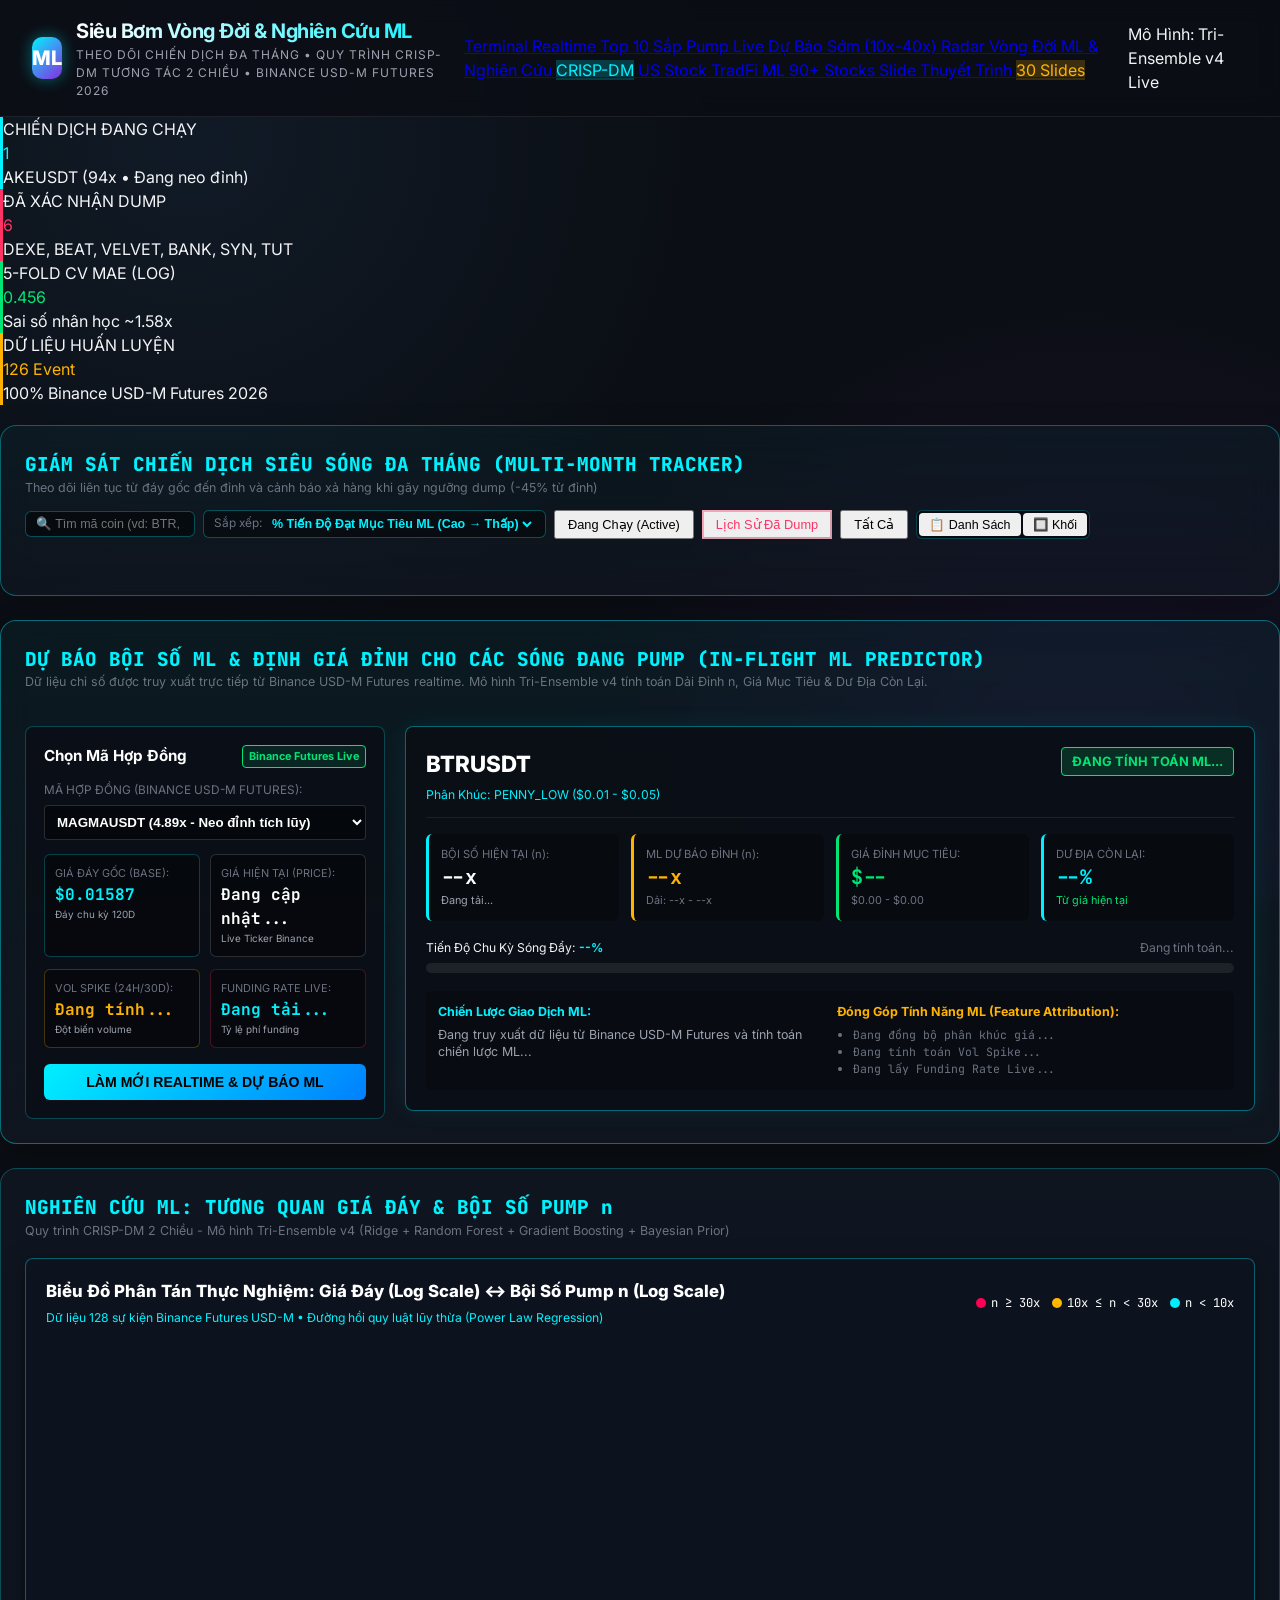
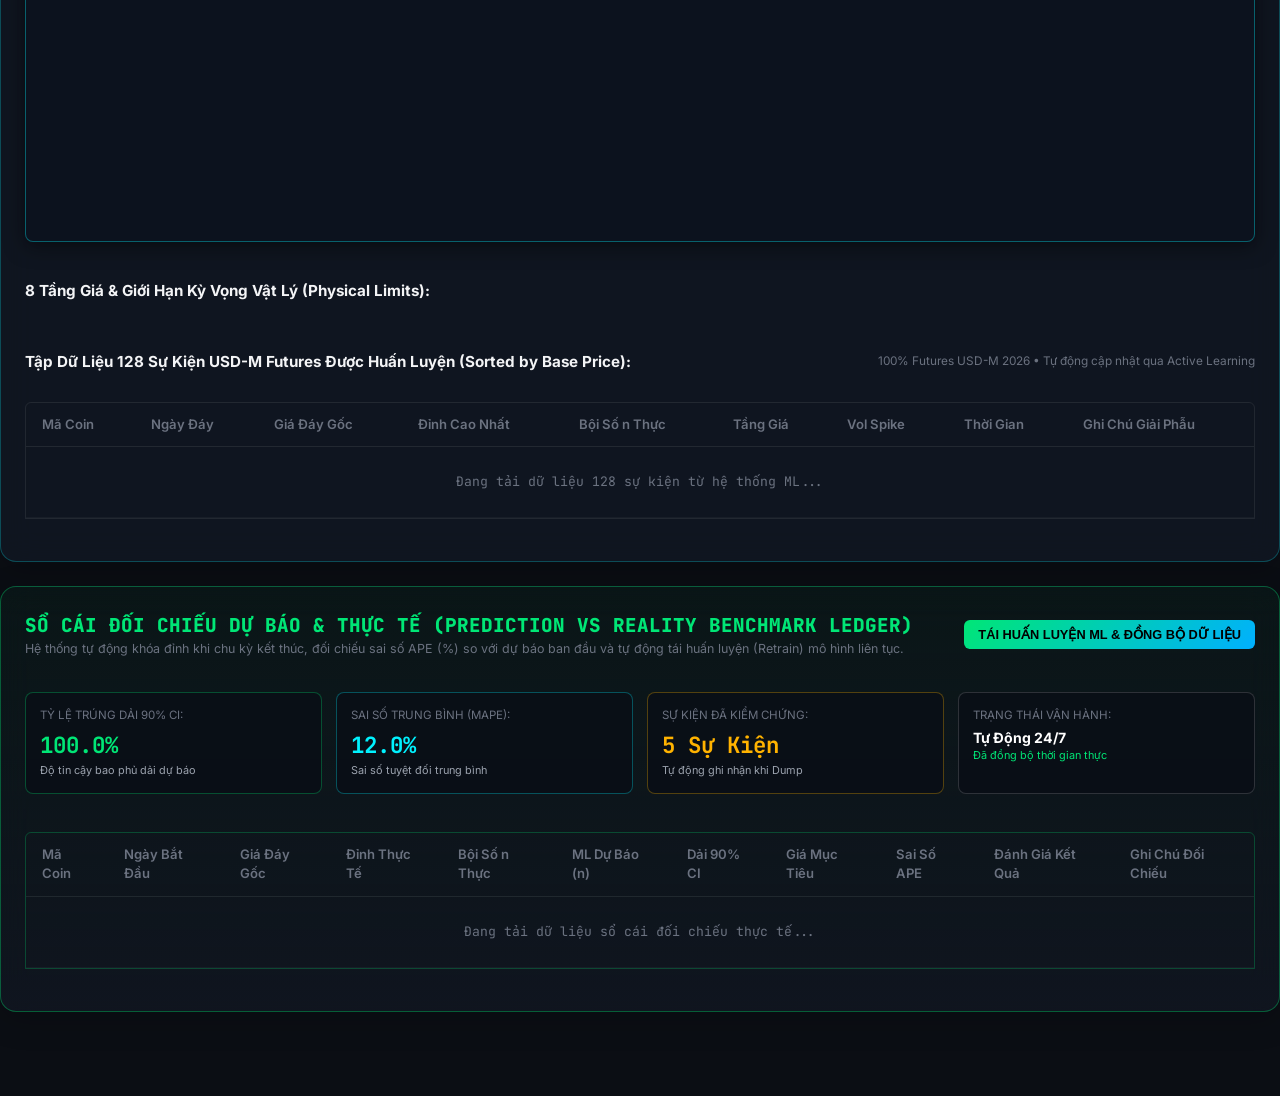
==== apps/web_terminal/templates/lifecycle.html @ 0649c46a "fix(ui): add MAGMAUSDT to predictor select and scatter landmarks, auto-populate all active campaigns" ====
<!DOCTYPE html>
<html lang="vi">
<head>
  <meta charset="UTF-8">
  <meta name="viewport" content="width=device-width, initial-scale=1.0">
  <title>DeepAlpha — Vòng Đời Siêu Bơm & Nghiên Cứu ML (CRISP-DM Multi-Month Tracker)</title>
  
  <!-- Google Fonts -->
  <link rel="preconnect" href="https://fonts.googleapis.com">
  <link rel="preconnect" href="https://fonts.gstatic.com" crossorigin>
  <link href="https://fonts.googleapis.com/css2?family=Inter:wght@400;500;600;700;800&family=JetBrains+Mono:wght@500;700&display=swap" rel="stylesheet">
  
  <!-- Custom Style -->
  <link rel="stylesheet" href="/static/css/style.css?v=2.7">
</head>
<body>

  <!-- Header with Navigation -->
  <header class="app-header">
    <div class="brand-container">
      <div class="logo-badge" style="background: linear-gradient(135deg, var(--accent-cyan), var(--accent-purple)); color: #fff;">ML</div>
      <div>
        <h1 class="brand-title" style="background: linear-gradient(90deg, #ffffff, var(--accent-cyan)); -webkit-background-clip: text; -webkit-text-fill-color: transparent;">Siêu Bơm Vòng Đời & Nghiên Cứu ML</h1>
        <div class="brand-subtitle">Theo Dõi Chiến Dịch Đa Tháng • Quy Trình CRISP-DM Tương Tác 2 Chiều • Binance USD-M Futures 2026</div>
      </div>
    </div>

    <!-- Navigation Menu -->
    <nav class="nav-menu">
      <a href="/" class="nav-link">
        <span>Terminal Realtime</span>
      </a>
      <a href="/top" class="nav-link">
        <span>Top 10 Sắp Pump</span>
        <span class="nav-badge">Live</span>
      </a>
      <a href="/pre-pump" class="nav-link">
        <span>Dự Báo Sớm (10x-40x)</span>
        <span class="nav-badge">Radar</span>
      </a>
      <a href="/lifecycle" class="nav-link active">
        <span>Vòng Đời ML & Nghiên Cứu</span>
        <span class="nav-badge" style="background: rgba(0, 240, 255, 0.2); color: var(--accent-cyan);">CRISP-DM</span>
      </a>
      <a href="/stocks" class="nav-link">
        <span>US Stock TradFi ML</span>
        <span class="nav-badge">90+ Stocks</span>
      </a>
      <a href="/slides" class="nav-link">
        <span>Slide Thuyết Trình</span>
        <span class="nav-badge" style="background: rgba(255, 179, 0, 0.2); color: var(--accent-yellow);">30 Slides</span>
      </a>
    </nav>
    
    <div class="header-status">
      <div class="status-indicator">
        <span class="pulse-dot" style="background: var(--accent-cyan); box-shadow: 0 0 10px var(--accent-cyan);"></span>
        <span>Mô Hình: Tri-Ensemble v4 Live</span>
      </div>
    </div>
  </header>

  <!-- Main Container -->
  <main class="dashboard-container" style="padding-bottom: 60px;">

    <!-- TOP KPI ROW (CRISP-DM SYSTEM STATS) -->
    <div class="stats-overview" style="grid-template-columns: repeat(4, 1fr); margin-bottom: 20px;">
      <div class="stat-card" style="border-left: 3px solid var(--accent-cyan);">
        <span class="stat-card-title">CHIẾN DỊCH ĐANG CHẠY</span>
        <div id="stat-active-count" class="stat-card-val" style="color: var(--accent-cyan);">1</div>
        <span class="stat-card-sub">AKEUSDT (94x • Đang neo đỉnh)</span>
      </div>

      <div class="stat-card" style="border-left: 3px solid var(--accent-red);">
        <span class="stat-card-title">ĐÃ XÁC NHẬN DUMP</span>
        <div id="stat-dumped-count" class="stat-card-val" style="color: var(--accent-red);">6</div>
        <span class="stat-card-sub">DEXE, BEAT, VELVET, BANK, SYN, TUT</span>
      </div>

      <div class="stat-card" style="border-left: 3px solid var(--accent-green);">
        <span class="stat-card-title">5-FOLD CV MAE (LOG)</span>
        <div class="stat-card-val" style="color: var(--accent-green);">0.456</div>
        <span class="stat-card-sub">Sai số nhân học ~1.58x</span>
      </div>

      <div class="stat-card" style="border-left: 3px solid var(--accent-yellow);">
        <span class="stat-card-title">DỮ LIỆU HUẤN LUYỆN</span>
        <div class="stat-card-val" style="color: var(--accent-yellow);">126 Event</div>
        <span class="stat-card-sub">100% Binance USD-M Futures 2026</span>
      </div>
    </div>

    <!-- SECTION 1: STATEFUL MULTI-MONTH CAMPAIGN MONITOR -->
    <section class="card-panel" style="border-color: rgba(0, 240, 255, 0.35); background: linear-gradient(180deg, rgba(0, 240, 255, 0.04) 0%, rgba(18, 24, 36, 0.6) 100%); margin-bottom: 24px;">
      <div class="panel-header" style="margin-bottom: 14px;">
        <div>
          <h3 class="asset-title" style="font-size: 1.2rem; color: var(--accent-cyan);">GIÁM SÁT CHIẾN DỊCH SIÊU SÓNG ĐA THÁNG (MULTI-MONTH TRACKER)</h3>
          <div style="font-size: 0.78rem; color: var(--text-dim);">Theo dõi liên tục từ đáy gốc đến đỉnh và cảnh báo xả hàng khi gãy ngưỡng dump (-45% từ đỉnh)</div>
        </div>
        
        <!-- Filter Tabs, Search & Sort Controls -->
        <div style="display: flex; align-items: center; gap: 8px; flex-wrap: wrap;">
          <!-- Quick Search -->
          <div style="position: relative; display: flex; align-items: center;">
            <input type="text" id="campaign-search-input" placeholder="🔍 Tìm mã coin (vd: BTR, ZEC)..." 
                   style="background: rgba(0,0,0,0.5); border: 1px solid rgba(0,240,255,0.3); color: #fff; padding: 5px 10px; border-radius: 6px; font-size: 0.78rem; outline: none; width: 170px;"
                   oninput="setCampaignSearch(this.value)">
          </div>

          <!-- Sort Select -->
          <div style="display: flex; align-items: center; gap: 6px; background: rgba(0,0,0,0.4); padding: 4px 10px; border-radius: 6px; border: 1px solid rgba(0,240,255,0.3);">
            <label style="font-size: 0.74rem; color: var(--text-dim);">Sắp xếp:</label>
            <select id="campaign-sort-select" style="background: transparent; border: none; color: var(--accent-cyan); font-size: 0.78rem; font-weight: 700; cursor: pointer; outline: none;" onchange="setCampaignSort(this.value)">
              <option value="PROGRESS_DESC" selected style="background: #0b0f17; color: #fff;">% Tiến Độ Đạt Mục Tiêu ML (Cao &rarr; Thấp)</option>
              <option value="PROGRESS_ASC" style="background: #0b0f17; color: #fff;">% Tiến Độ (Thấp &rarr; Cao - Mới Gom)</option>
              <option value="MAX_N_DESC" style="background: #0b0f17; color: #fff;">Bội Số Đỉnh n Thực Tế (Cao &rarr; Thấp)</option>
              <option value="CURRENT_N_DESC" style="background: #0b0f17; color: #fff;">Bội Số Hiện Tại (Cao &rarr; Thấp)</option>
              <option value="DRAWDOWN_DESC" style="background: #0b0f17; color: #fff;">Sụt Giảm Từ Đỉnh (Nhiều &rarr; Ít)</option>
              <option value="DATE_DESC" style="background: #0b0f17; color: #fff;">Ngày Khởi Phát (Mới Nhất)</option>
            </select>
          </div>

          <!-- Status Filters -->
          <button id="campaign-filter-active" class="filter-btn active" style="font-size: 0.8rem; padding: 5px 12px;" onclick="setCampaignFilter('ACTIVE')">Đang Chạy (Active)</button>
          <button id="campaign-filter-dumped" class="filter-btn" style="font-size: 0.8rem; padding: 5px 12px; border-color: rgba(255, 51, 102, 0.4); color: var(--accent-red);" onclick="setCampaignFilter('DUMPED')">Lịch Sử Đã Dump</button>
          <button id="campaign-filter-all" class="filter-btn" style="font-size: 0.8rem; padding: 5px 12px;" onclick="setCampaignFilter('ALL')">Tất Cả</button>

          <!-- View Mode Toggle (List vs Grid) -->
          <div style="display: flex; gap: 2px; background: rgba(0,0,0,0.5); padding: 2px; border-radius: 6px; border: 1px solid rgba(0,240,255,0.25);">
            <button id="campaign-view-list" class="filter-btn active" style="padding: 4px 10px; font-size: 0.78rem; border: none; border-radius: 4px;" onclick="setCampaignViewMode('LIST')" title="Hiển thị dạng danh sách (List View)">
              📋 Danh Sách
            </button>
            <button id="campaign-view-grid" class="filter-btn" style="padding: 4px 10px; font-size: 0.78rem; border: none; border-radius: 4px;" onclick="setCampaignViewMode('GRID')" title="Hiển thị dạng khối (Cards View)">
              🔲 Khối
            </button>
          </div>
        </div>
      </div>

      <!-- Container: List Table or Grid Cards -->
      <div id="campaigns-container">
        <!-- Dynamically rendered via JS (Default: List View) -->
      </div>
    </section>

    <!-- SECTION 1.5: INTERACTIVE ML IN-FLIGHT MULTIPLIER & TARGET PREDICTOR -->
    <section class="card-panel" style="border-color: rgba(0, 240, 255, 0.4); background: linear-gradient(180deg, rgba(0, 240, 255, 0.05) 0%, rgba(18, 24, 36, 0.7) 100%); margin-bottom: 24px;">
      <div class="panel-header" style="margin-bottom: 16px;">
        <div>
          <h3 class="asset-title" style="font-size: 1.2rem; color: var(--accent-cyan);">DỰ BÁO BỘI SỐ ML &amp; ĐỊNH GIÁ ĐỈNH CHO CÁC SÓNG ĐANG PUMP (IN-FLIGHT ML PREDICTOR)</h3>
          <div style="font-size: 0.78rem; color: var(--text-dim);">Dữ liệu chỉ số được truy xuất trực tiếp từ Binance USD-M Futures realtime. Mô hình Tri-Ensemble v4 tính toán Dải Đỉnh n, Giá Mục Tiêu &amp; Dư Địa Còn Lại.</div>
        </div>
      </div>

      <!-- Predictor Form & Realtime Simulation Grid -->
      <div style="display: grid; grid-template-columns: 360px 1fr; gap: 20px; align-items: start;">
        
        <!-- Input Controls -->
        <div style="background: rgba(11, 15, 23, 0.85); border: 1px solid rgba(0, 240, 255, 0.25); border-radius: 8px; padding: 18px;">
          <div style="display: flex; justify-content: space-between; align-items: center; margin-bottom: 14px;">
            <h4 style="font-size: 0.95rem; font-weight: 700; color: #fff; margin: 0;">
              Chọn Mã Hợp Đồng
            </h4>
            <span style="font-size: 0.68rem; color: var(--accent-green); background: rgba(0,230,118,0.1); border: 1px solid var(--accent-green); padding: 2px 6px; border-radius: 4px; font-weight: 700;">Binance Futures Live</span>
          </div>

          <div style="margin-bottom: 14px;">
            <label style="font-size: 0.74rem; color: var(--text-dim); display: block; margin-bottom: 5px;">MÃ HỢP ĐỒNG (BINANCE USD-M FUTURES):</label>
            <div style="display: flex; gap: 6px;">
              <select id="ml-pred-symbol-select" style="flex: 1; background: rgba(0,0,0,0.5); border: 1px solid rgba(255,255,255,0.15); color: #fff; border-radius: 4px; padding: 8px; font-weight: 700;" onchange="onMLSelectCampaign(this.value)">
                <option value="MAGMAUSDT" selected>MAGMAUSDT (4.89x - Neo đỉnh tích lũy)</option>
                <option value="BTRUSDT">BTRUSDT (Sóng lớn 11.3x - Đang chạy)</option>
                <option value="AKEUSDT">AKEUSDT (Siêu sóng 94x - Neo đỉnh)</option>
                <option value="ZECUSDT">ZECUSDT (4.81x - Neo đỉnh)</option>
                <option value="PROMUSDT">PROMUSDT (6.57x - Neo đỉnh)</option>
                <option value="BULLAUSDT">BULLAUSDT (5.62x - Tích lũy)</option>
                <option value="PUMPUSDT">PUMPUSDT (4.75x - Đang đẩy)</option>
                <option value="HEMIUSDT">HEMIUSDT (3.9x - Tích lũy)</option>
                <option value="SNXXUSDT">SNXXUSDT (3.2x - Tích lũy)</option>
                <option value="CUSTOM">➕ Nhập Mã Khác...</option>
              </select>

            </div>
          </div>

          <div id="ml-custom-input-box" style="display: none; margin-bottom: 14px;">
            <label style="font-size: 0.74rem; color: var(--text-dim); display: block; margin-bottom: 5px;">NHẬP TICKER BINANCE USD-M:</label>
            <div style="display: flex; gap: 6px;">
              <input type="text" id="ml-pred-custom-sym" placeholder="VD: DEXEUSDT, OGNUSDT..." style="flex: 1; background: rgba(0,0,0,0.5); border: 1px solid rgba(0,240,255,0.4); color: #fff; border-radius: 4px; padding: 8px; font-family: var(--font-mono); text-transform: uppercase;">
              <button class="btn-inspect" style="padding: 0 12px; font-size: 0.78rem;" onclick="runInteractiveMLPrediction()">Tải Dữ Liệu</button>
            </div>
          </div>

          <!-- Real-time Live Readonly Metric Displays -->
          <div style="display: grid; grid-template-columns: 1fr 1fr; gap: 10px; margin-bottom: 12px;">
            <div style="background: rgba(0,0,0,0.4); border: 1px solid rgba(0,240,255,0.25); border-radius: 6px; padding: 10px;">
              <div style="font-size: 0.68rem; color: var(--text-dim); margin-bottom: 2px;">GIÁ ĐÁY GỐC (BASE):</div>
              <div id="ml-live-base-price" style="font-size: 1.0rem; font-weight: 700; color: var(--accent-cyan); font-family: var(--font-mono);">$0.01587</div>
              <div style="font-size: 0.62rem; color: var(--text-muted);">Đáy chu kỳ 120D</div>
            </div>
            <div style="background: rgba(0,0,0,0.4); border: 1px solid rgba(255,255,255,0.15); border-radius: 6px; padding: 10px;">
              <div style="font-size: 0.68rem; color: var(--text-dim); margin-bottom: 2px;">GIÁ HIỆN TẠI (PRICE):</div>
              <div id="ml-live-curr-price" style="font-size: 1.0rem; font-weight: 700; color: #fff; font-family: var(--font-mono);">Đang cập nhật...</div>
              <div style="font-size: 0.62rem; color: var(--text-muted);">Live Ticker Binance</div>
            </div>
          </div>

          <div style="display: grid; grid-template-columns: 1fr 1fr; gap: 10px; margin-bottom: 16px;">
            <div style="background: rgba(0,0,0,0.4); border: 1px solid rgba(255,184,0,0.25); border-radius: 6px; padding: 10px;">
              <div style="font-size: 0.68rem; color: var(--text-dim); margin-bottom: 2px;">VOL SPIKE (24H/30D):</div>
              <div id="ml-live-vol-spike" style="font-size: 1.0rem; font-weight: 700; color: var(--accent-yellow); font-family: var(--font-mono);">Đang tính...</div>
              <div style="font-size: 0.62rem; color: var(--text-muted);">Đột biến volume</div>
            </div>
            <div style="background: rgba(0,0,0,0.4); border: 1px solid rgba(255,51,102,0.25); border-radius: 6px; padding: 10px;">
              <div style="font-size: 0.68rem; color: var(--text-dim); margin-bottom: 2px;">FUNDING RATE LIVE:</div>
              <div id="ml-live-funding" style="font-size: 1.0rem; font-weight: 700; color: var(--accent-cyan); font-family: var(--font-mono);">Đang tải...</div>
              <div style="font-size: 0.62rem; color: var(--text-muted);">Tỷ lệ phí funding</div>
            </div>
          </div>

          <button class="btn-primary" style="width: 100%; padding: 10px; font-size: 0.88rem; font-weight: 700; background: linear-gradient(135deg, #00f0ff 0%, #0080ff 100%); color: #000; border: none; border-radius: 6px; cursor: pointer;" onclick="runInteractiveMLPrediction()">
            LÀM MỚI REALTIME &amp; DỰ BÁO ML
          </button>
        </div>

        <!-- Prediction Result Display Card -->
        <div id="ml-prediction-results-card" style="background: rgba(11, 15, 23, 0.95); border: 1px solid rgba(0, 240, 255, 0.4); border-radius: 8px; padding: 20px; box-shadow: 0 0 25px rgba(0, 240, 255, 0.08);">
          
          <div style="display: flex; justify-content: space-between; align-items: flex-start; margin-bottom: 16px; border-bottom: 1px solid rgba(255,255,255,0.08); padding-bottom: 12px;">
            <div>
              <h3 id="ml-pred-res-sym" style="font-size: 1.4rem; font-weight: 800; color: #fff; margin: 0;">BTRUSDT</h3>
              <span id="ml-pred-res-tier" style="font-size: 0.76rem; color: var(--accent-cyan);">Phân Khúc: PENNY_LOW ($0.01 - $0.05)</span>
            </div>
            <div id="ml-pred-res-stage" style="padding: 4px 10px; border-radius: 4px; background: rgba(0, 230, 118, 0.15); color: var(--accent-green); font-size: 0.8rem; font-weight: 700; border: 1px solid var(--accent-green);">
              ĐANG TÍNH TOÁN ML...
            </div>
          </div>

          <!-- Multipliers & Target Prices -->
          <div style="display: grid; grid-template-columns: repeat(4, 1fr); gap: 12px; margin-bottom: 18px;">
            <div style="background: rgba(0,0,0,0.3); padding: 12px; border-radius: 6px; border-left: 3px solid var(--accent-cyan);">
              <span style="font-size: 0.7rem; color: var(--text-dim); display: block;">BỘI SỐ HIỆN TẠI (n):</span>
              <strong id="ml-pred-res-curr-n" style="font-size: 1.25rem; color: #fff; font-family: var(--font-mono);">--x</strong>
              <div id="ml-pred-res-curr-price-sub" style="font-size: 0.68rem; color: var(--text-muted);">Đang tải...</div>
            </div>

            <div style="background: rgba(0,0,0,0.3); padding: 12px; border-radius: 6px; border-left: 3px solid var(--accent-yellow);">
              <span style="font-size: 0.7rem; color: var(--text-dim); display: block;">ML DỰ BÁO ĐỈNH (n):</span>
              <strong id="ml-pred-res-exp-n" style="font-size: 1.25rem; color: var(--accent-yellow); font-family: var(--font-mono);">--x</strong>
              <div id="ml-pred-res-n-range" style="font-size: 0.68rem; color: var(--text-dim);">Dải: --x - --x</div>
            </div>

            <div style="background: rgba(0,0,0,0.3); padding: 12px; border-radius: 6px; border-left: 3px solid var(--accent-green);">
              <span style="font-size: 0.7rem; color: var(--text-dim); display: block;">GIÁ ĐỈNH MỤC TIÊU:</span>
              <strong id="ml-pred-res-target-price" style="font-size: 1.25rem; color: var(--accent-green); font-family: var(--font-mono);">$--</strong>
              <div id="ml-pred-res-price-range" style="font-size: 0.68rem; color: var(--text-dim);">$0.00 - $0.00</div>
            </div>

            <div style="background: rgba(0,0,0,0.3); padding: 12px; border-radius: 6px; border-left: 3px solid #00f0ff;">
              <span style="font-size: 0.7rem; color: var(--text-dim); display: block;">DƯ ĐỊA CÒN LẠI:</span>
              <strong id="ml-pred-res-upside" style="font-size: 1.25rem; color: #00f0ff; font-family: var(--font-mono);">--%</strong>
              <div style="font-size: 0.68rem; color: var(--accent-green);">Từ giá hiện tại</div>
            </div>
          </div>

          <!-- Progress Bar -->
          <div style="margin-bottom: 18px;">
            <div style="display: flex; justify-content: space-between; font-size: 0.76rem; margin-bottom: 6px;">
              <span>Tiến Độ Chu Kỳ Sóng Đẩy: <strong id="ml-pred-res-progress-text" style="color: var(--accent-cyan);">--%</strong></span>
              <span id="ml-pred-res-rem-text" style="color: var(--text-dim);">Đang tính toán...</span>
            </div>
            <div style="width: 100%; height: 10px; background: rgba(255,255,255,0.08); border-radius: 5px; overflow: hidden; position: relative;">
              <div id="ml-pred-res-progress-bar" style="width: 0%; height: 100%; background: linear-gradient(90deg, #00e676 0%, #00f0ff 70%, #ffb800 100%); border-radius: 5px; transition: width 0.4s ease;"></div>
            </div>
          </div>

          <!-- Operational Playbook & Feature Attributions -->
          <div style="display: grid; grid-template-columns: 1fr 1fr; gap: 14px; background: rgba(0,0,0,0.25); padding: 12px; border-radius: 6px; font-size: 0.78rem;">
            <div>
              <span style="font-weight: 700; color: var(--accent-cyan); display: block; margin-bottom: 4px;">Chiến Lược Giao Dịch ML:</span>
              <p id="ml-pred-res-playbook" style="margin: 0; color: var(--text-muted); line-height: 1.4;">
                Đang truy xuất dữ liệu từ Binance USD-M Futures và tính toán chiến lược ML...
              </p>
            </div>
            <div>
              <span style="font-weight: 700; color: var(--accent-yellow); display: block; margin-bottom: 4px;">Đóng Góp Tính Năng ML (Feature Attribution):</span>
              <ul id="ml-pred-res-features" style="margin: 0; padding-left: 16px; color: var(--text-dim); font-family: var(--font-mono); font-size: 0.72rem;">
                <li>Đang đồng bộ phân khúc giá...</li>
                <li>Đang tính toán Vol Spike...</li>
                <li>Đang lấy Funding Rate Live...</li>
              </ul>
            </div>
          </div>

        </div>

      </div>
    </section>

    <!-- SECTION 2: CRISP-DM ML RESEARCH DASHBOARD & SCATTER PLOT -->
    <section class="card-panel" style="border-color: rgba(0, 240, 255, 0.25); margin-bottom: 24px;">
      <div class="panel-header">
        <div>
          <h3 class="asset-title" style="font-size: 1.2rem; color: var(--accent-cyan);">NGHIÊN CỨU ML: TƯƠNG QUAN GIÁ ĐÁY &amp; BỘI SỐ PUMP n</h3>
          <div style="font-size: 0.78rem; color: var(--text-dim);">Quy trình CRISP-DM 2 Chiều - Mô hình Tri-Ensemble v4 (Ridge + Random Forest + Gradient Boosting + Bayesian Prior)</div>
        </div>
      </div>

      <!-- Scatter Chart Canvas Container -->
      <div style="background: rgba(13, 19, 31, 0.95); border: 1px solid rgba(0, 240, 255, 0.35); border-radius: 8px; padding: 20px; margin-bottom: 20px; box-shadow: 0 4px 20px rgba(0,0,0,0.5);">
        <div style="display: flex; justify-content: space-between; align-items: center; margin-bottom: 14px;">
          <div>
            <h4 style="font-size: 1.05rem; font-weight: 800; color: #fff; margin: 0 0 4px 0;">
              Biểu Đồ Phân Tán Thực Nghiệm: Giá Đáy (Log Scale) &harr; Bội Số Pump n (Log Scale)
            </h4>
            <div style="font-size: 0.76rem; color: var(--accent-cyan);">Dữ liệu 128 sự kiện Binance Futures USD-M • Đường hồi quy luật lũy thừa (Power Law Regression)</div>
          </div>
          <div style="display: flex; gap: 12px; font-size: 0.76rem; font-family: var(--font-mono);">
            <span style="display: flex; align-items: center; gap: 5px; color: #fff;"><span style="width: 10px; height: 10px; border-radius: 50%; background: #ff0055; display: inline-block;"></span> n &ge; 30x</span>
            <span style="display: flex; align-items: center; gap: 5px; color: #fff;"><span style="width: 10px; height: 10px; border-radius: 50%; background: #ffb800; display: inline-block;"></span> 10x &le; n &lt; 30x</span>
            <span style="display: flex; align-items: center; gap: 5px; color: #fff;"><span style="width: 10px; height: 10px; border-radius: 50%; background: #00f0ff; display: inline-block;"></span> n &lt; 10x</span>
          </div>
        </div>
        <div style="position: relative; width: 100%; height: 480px;">
          <canvas id="ml-scatter-canvas" style="width: 100%; height: 100%; display: block; border-radius: 6px;"></canvas>
          <div id="ml-scatter-tooltip" style="position: absolute; display: none; pointer-events: none; background: rgba(11, 15, 23, 0.95); border: 1px solid var(--accent-cyan); border-radius: 6px; padding: 10px 14px; font-size: 0.78rem; color: #fff; box-shadow: 0 8px 24px rgba(0,0,0,0.8); z-index: 100; min-width: 180px;"></div>
        </div>
      </div>

      <!-- 8 Price Tiers Reference Cards -->
      <div style="margin-bottom: 20px;">
        <h4 style="font-size: 0.95rem; font-weight: 700; color: var(--text-main); margin-bottom: 10px;">
          8 Tầng Giá & Giới Hạn Kỳ Vọng Vật Lý (Physical Limits):
        </h4>
        <div id="tiers-grid" style="display: grid; grid-template-columns: repeat(auto-fit, minmax(220px, 1fr)); gap: 10px;">
          <!-- Rendered via JS -->
        </div>
      </div>

      <!-- Verified 126 Events Dataset Table -->
      <div style="display: flex; justify-content: space-between; align-items: center; margin-bottom: 10px;">
        <h4 style="font-size: 0.95rem; font-weight: 700; color: var(--text-main);">
          Tập Dữ Liệu 128 Sự Kiện USD-M Futures Được Huấn Luyện (Sorted by Base Price):
        </h4>
        <span style="font-size: 0.74rem; color: var(--text-dim);">100% Futures USD-M 2026 &bull; Tự động cập nhật qua Active Learning</span>
      </div>

      <div style="max-height: 380px; overflow-y: auto; border: 1px solid var(--border-color); border-radius: 6px 6px 0 0;">
        <table class="styled-table" style="font-size: 0.82rem;">
          <thead>
            <tr>
              <th>Mã Coin</th>
              <th>Ngày Đáy</th>
              <th>Giá Đáy Gốc</th>
              <th>Đỉnh Cao Nhất</th>
              <th>Bội Số n Thực</th>
              <th>Tầng Giá</th>
              <th>Vol Spike</th>
              <th>Thời Gian</th>
              <th>Ghi Chú Giải Phẫu</th>
            </tr>
          </thead>
          <tbody id="dataset-tbody">
            <tr>
              <td colspan="9" style="text-align: center; color: var(--text-dim); padding: 25px;">Đang tải dữ liệu 128 sự kiện từ hệ thống ML...</td>
            </tr>
          </tbody>
        </table>
      </div>
      <div id="dataset-pagination-container"></div>
    </section>

    <!-- SECTION 3: SỔ CÁI ĐỐI CHIẾU DỰ BÁO & THỰC TẾ (PREDICTION VS REALITY BENCHMARK LEDGER) -->
    <section class="card-panel" style="border-color: rgba(0, 230, 118, 0.35); background: linear-gradient(180deg, rgba(0, 230, 118, 0.04) 0%, rgba(18, 24, 36, 0.7) 100%); margin-bottom: 24px;">
      <div class="panel-header" style="margin-bottom: 16px;">
        <div>
          <h3 class="asset-title" style="font-size: 1.2rem; color: var(--accent-green);">SỔ CÁI ĐỐI CHIẾU DỰ BÁO &amp; THỰC TẾ (PREDICTION VS REALITY BENCHMARK LEDGER)</h3>
          <div style="font-size: 0.78rem; color: var(--text-dim);">Hệ thống tự động khóa đỉnh khi chu kỳ kết thúc, đối chiếu sai số APE (%) so với dự báo ban đầu và tự động tái huấn luyện (Retrain) mô hình liên tục.</div>
        </div>
        <div>
          <button class="btn-primary" style="font-size: 0.8rem; padding: 7px 14px; background: linear-gradient(135deg, #00e676 0%, #00b0ff 100%); border: none; border-radius: 6px; color: #000; font-weight: 700; cursor: pointer;" onclick="triggerManualRetrain()">
            TÁI HUẤN LUYỆN ML &amp; ĐỒNG BỘ DỮ LIỆU
          </button>
        </div>
      </div>

      <!-- Telemetry Health Cards -->
      <div style="display: grid; grid-template-columns: repeat(4, 1fr); gap: 14px; margin-bottom: 20px;">
        <div style="background: rgba(11, 15, 23, 0.9); border: 1px solid rgba(0, 230, 118, 0.3); border-radius: 8px; padding: 14px;">
          <span style="font-size: 0.72rem; color: var(--text-dim); display: block; margin-bottom: 4px;">TỶ LỆ TRÚNG DẢI 90% CI:</span>
          <strong id="ledger-hit-rate" style="font-size: 1.4rem; color: var(--accent-green); font-family: var(--font-mono);">100.0%</strong>
          <div style="font-size: 0.68rem; color: var(--text-muted);">Độ tin cậy bao phủ dải dự báo</div>
        </div>

        <div style="background: rgba(11, 15, 23, 0.9); border: 1px solid rgba(0, 240, 255, 0.3); border-radius: 8px; padding: 14px;">
          <span style="font-size: 0.72rem; color: var(--text-dim); display: block; margin-bottom: 4px;">SAI SỐ TRUNG BÌNH (MAPE):</span>
          <strong id="ledger-avg-ape" style="font-size: 1.4rem; color: var(--accent-cyan); font-family: var(--font-mono);">12.0%</strong>
          <div style="font-size: 0.68rem; color: var(--text-muted);">Sai số tuyệt đối trung bình</div>
        </div>

        <div style="background: rgba(11, 15, 23, 0.9); border: 1px solid rgba(255, 184, 0, 0.3); border-radius: 8px; padding: 14px;">
          <span style="font-size: 0.72rem; color: var(--text-dim); display: block; margin-bottom: 4px;">SỰ KIỆN ĐÃ KIỂM CHỨNG:</span>
          <strong id="ledger-total-events" style="font-size: 1.4rem; color: var(--accent-yellow); font-family: var(--font-mono);">5 Sự Kiện</strong>
          <div style="font-size: 0.68rem; color: var(--text-muted);">Tự động ghi nhận khi Dump</div>
        </div>

        <div style="background: rgba(11, 15, 23, 0.9); border: 1px solid rgba(255, 255, 255, 0.15); border-radius: 8px; padding: 14px;">
          <span style="font-size: 0.72rem; color: var(--text-dim); display: block; margin-bottom: 4px;">TRẠNG THÁI VẬN HÀNH:</span>
          <strong id="ledger-daemon-status" style="font-size: 0.88rem; color: #fff; font-weight: 700; display: block; line-height: 1.3;">Tự Động 24/7</strong>
          <div id="ledger-last-retrain" style="font-size: 0.68rem; color: var(--accent-green);">Đã đồng bộ thời gian thực</div>
        </div>
      </div>

      <!-- Ledger Table -->
      <div style="max-height: 420px; overflow-y: auto; border: 1px solid rgba(0, 230, 118, 0.25); border-radius: 6px 6px 0 0;">
        <table class="styled-table" style="font-size: 0.82rem;">
          <thead>
            <tr>
              <th>Mã Coin</th>
              <th>Ngày Bắt Đầu</th>
              <th>Giá Đáy Gốc</th>
              <th>Đỉnh Thực Tế</th>
              <th>Bội Số n Thực</th>
              <th>ML Dự Báo (n)</th>
              <th>Dải 90% CI</th>
              <th>Giá Mục Tiêu</th>
              <th>Sai Số APE</th>
              <th>Đánh Giá Kết Quả</th>
              <th>Ghi Chú Đối Chiếu</th>
            </tr>
          </thead>
          <tbody id="ledger-tbody">
            <tr>
              <td colspan="11" style="text-align: center; color: var(--text-dim); padding: 25px;">Đang tải dữ liệu sổ cái đối chiếu thực tế...</td>
            </tr>
          </tbody>
        </table>
      </div>
      <div id="ledger-pagination-container"></div>
    </section>


  </main>

  <!-- JS Scripts -->
  <script src="/static/js/lifecycle.js?v=1.0"></script>
</body>
</html>
---- static/css/style.css ----
/* ═══════════════════════════════════════════════════════════════════════════
   DEEPALPHA BINANCE FUTURES SCANNER — HIGH TECH DARK THEME
   ═══════════════════════════════════════════════════════════════════════════ */

:root {
  --bg-primary: #0b0e14;
  --bg-secondary: #121824;
  --bg-card: rgba(18, 24, 36, 0.75);
  --bg-card-hover: rgba(28, 36, 52, 0.85);
  --border-color: rgba(255, 255, 255, 0.08);
  --border-active: rgba(0, 242, 254, 0.4);
  
  --text-main: #f3f4f6;
  --text-muted: #9ca3af;
  --text-dim: #6b7280;
  
  --accent-cyan: #00f2fe;
  --accent-blue: #4facfe;
  --accent-purple: #8a2be2;
  --accent-green: #00e676;
  --accent-red: #ff3366;
  --accent-yellow: #ffb300;
  
  --font-sans: 'Inter', -apple-system, BlinkMacSystemFont, 'Segoe UI', Roboto, sans-serif;
  --font-mono: 'JetBrains Mono', 'Fira Code', monospace;
  
  --shadow-glow: 0 0 25px rgba(0, 242, 254, 0.15);
  --radius-sm: 6px;
  --radius-md: 10px;
  --radius-lg: 16px;
}

* {
  margin: 0;
  padding: 0;
  box-sizing: border-box;
}

body {
  font-family: var(--font-sans);
  background-color: var(--bg-primary);
  color: var(--text-main);
  background-image: 
    radial-gradient(circle at 15% 15%, rgba(79, 172, 254, 0.08) 0%, transparent 40%),
    radial-gradient(circle at 85% 85%, rgba(138, 43, 226, 0.08) 0%, transparent 40%);
  background-attachment: fixed;
  min-height: 100vh;
  line-height: 1.5;
  overflow-x: hidden;
}

/* ─── Header ────────────────────────────────────────────────────────── */
.app-header {
  display: flex;
  justify-content: space-between;
  align-items: center;
  padding: 16px 32px;
  background: rgba(11, 14, 20, 0.85);
  backdrop-filter: blur(12px);
  border-bottom: 1px solid var(--border-color);
  position: sticky;
  top: 0;
  z-index: 100;
}

.brand-container {
  display: flex;
  align-items: center;
  gap: 14px;
}

.logo-badge {
  width: 42px;
  height: 42px;
  border-radius: var(--radius-md);
  background: linear-gradient(135deg, var(--accent-cyan), var(--accent-blue));
  display: flex;
  align-items: center;
  justify-content: center;
  font-weight: 800;
  font-size: 20px;
  color: #0b0e14;
  box-shadow: 0 0 15px rgba(0, 242, 254, 0.4);
}

.brand-title {
  font-size: 1.25rem;
  font-weight: 700;
  letter-spacing: -0.5px;
  background: linear-gradient(90deg, #ffffff, var(--accent-cyan));
  -webkit-background-clip: text;
  -webkit-text-fill-color: transparent;
}

.brand-subtitle {
  font-size: 0.75rem;
  color: var(--text-muted);
  text-transform: uppercase;
  letter-spacing: 1px;
}

.header-status {
  display: flex;
  align-items: center;
  gap: 16px;
}

.status-pill {
  display: flex;
  align-items: center;
  gap: 8px;
  padding: 6px 14px;
  border-radius: 20px;
  background: rgba(0, 230, 118, 0.1);
  border: 1px solid rgba(0, 230, 118, 0.3);
  font-size: 0.8rem;
  font-weight: 600;
  color: var(--accent-green);
}

.pulse-dot {
  width: 8px;
  height: 8px;
  border-radius: 50%;
  background: var(--accent-green);
  box-shadow: 0 0 8px var(--accent-green);
  animation: pulse 2s infinite;
}

@keyframes pulse {
  0% { transform: scale(0.95); opacity: 0.8; }
  50% { transform: scale(1.3); opacity: 1; }
  100% { transform: scale(0.95); opacity: 0.8; }
}

/* ─── Main Container ─────────────────────────────────────────────────── */
.main-container {
  max-width: 1440px;
  margin: 0 auto;
  padding: 24px;
  display: flex;
  flex-direction: column;
  gap: 24px;
}

/* ─── Search & Quick Bar ────────────────────────────────────────────── */
.search-section {
  background: var(--bg-card);
  backdrop-filter: blur(16px);
  border: 1px solid var(--border-color);
  border-radius: var(--radius-lg);
  padding: 20px 24px;
  display: flex;
  flex-direction: column;
  gap: 14px;
  box-shadow: 0 8px 32px rgba(0, 0, 0, 0.2);
}

.search-input-group {
  display: flex;
  gap: 12px;
  align-items: center;
}

.search-wrapper {
  position: relative;
  flex: 1;
}

.search-input {
  width: 100%;
  background: var(--bg-secondary);
  border: 1px solid var(--border-color);
  border-radius: var(--radius-md);
  padding: 14px 18px 14px 44px;
  font-size: 1.05rem;
  color: var(--text-main);
  font-family: var(--font-mono);
  font-weight: 600;
  outline: none;
  transition: all 0.2s ease;
}

.search-input:focus {
  border-color: var(--accent-cyan);
  box-shadow: 0 0 16px rgba(0, 242, 254, 0.25);
}

.search-icon {
  position: absolute;
  left: 16px;
  top: 50%;
  transform: translateY(-50%);
  color: var(--text-dim);
  font-size: 18px;
}

.btn-scan {
  background: linear-gradient(135deg, var(--accent-cyan), var(--accent-blue));
  color: #0b0e14;
  border: none;
  border-radius: var(--radius-md);
  padding: 14px 28px;
  font-size: 1rem;
  font-weight: 700;
  cursor: pointer;
  display: flex;
  align-items: center;
  gap: 8px;
  transition: all 0.2s ease;
  box-shadow: 0 4px 15px rgba(0, 242, 254, 0.3);
}

.btn-scan:hover {
  transform: translateY(-2px);
  box-shadow: 0 6px 20px rgba(0, 242, 254, 0.45);
}

.quick-symbols {
  display: flex;
  align-items: center;
  gap: 10px;
  flex-wrap: wrap;
}

.quick-label {
  font-size: 0.8rem;
  color: var(--text-muted);
  font-weight: 600;
}

.symbol-chip {
  background: var(--bg-secondary);
  border: 1px solid var(--border-color);
  border-radius: 20px;
  padding: 4px 12px;
  font-size: 0.85rem;
  font-family: var(--font-mono);
  font-weight: 600;
  cursor: pointer;
  transition: all 0.2s ease;
}

.symbol-chip:hover {
  border-color: var(--accent-cyan);
  background: rgba(0, 242, 254, 0.1);
  color: var(--accent-cyan);
}

.symbol-chip.hot {
  border-color: rgba(255, 51, 102, 0.4);
  color: #ff6b8b;
  background: rgba(255, 51, 102, 0.08);
}

/* ─── Top Movers Banner ─────────────────────────────────────────────── */
.top-movers-bar {
  display: grid;
  grid-template-columns: repeat(auto-fill, minmax(200px, 1fr));
  gap: 12px;
}

.mover-card {
  background: var(--bg-card);
  border: 1px solid var(--border-color);
  border-radius: var(--radius-md);
  padding: 12px 16px;
  display: flex;
  justify-content: space-between;
  align-items: center;
  cursor: pointer;
  transition: all 0.2s ease;
}

.mover-card:hover {
  border-color: var(--border-active);
  background: var(--bg-card-hover);
  transform: translateY(-2px);
}

.mover-symbol {
  font-family: var(--font-mono);
  font-weight: 700;
  font-size: 0.95rem;
}

.mover-price {
  font-size: 0.8rem;
  color: var(--text-muted);
}

.mover-badge {
  font-size: 0.85rem;
  font-weight: 700;
  font-family: var(--font-mono);
  padding: 2px 8px;
  border-radius: 4px;
}

.badge-green {
  color: var(--accent-green);
  background: rgba(0, 230, 118, 0.12);
}

.badge-red {
  color: var(--accent-red);
  background: rgba(255, 51, 102, 0.12);
}

/* ─── Main Content Grid ─────────────────────────────────────────────── */
.dashboard-grid {
  display: grid;
  grid-template-columns: 1.7fr 1.1fr;
  gap: 24px;
}

@media (max-width: 1080px) {
  .dashboard-grid {
    grid-template-columns: 1fr;
  }
}

/* ─── Chart Panel ───────────────────────────────────────────────────── */
.card-panel {
  background: var(--bg-card);
  backdrop-filter: blur(16px);
  border: 1px solid var(--border-color);
  border-radius: var(--radius-lg);
  padding: 24px;
  display: flex;
  flex-direction: column;
  gap: 18px;
  box-shadow: 0 8px 32px rgba(0, 0, 0, 0.2);
}

.panel-header {
  display: flex;
  justify-content: space-between;
  align-items: center;
  flex-wrap: wrap;
  gap: 12px;
}

.current-asset-info {
  display: flex;
  align-items: baseline;
  gap: 12px;
}

.asset-title {
  font-size: 1.6rem;
  font-weight: 800;
  font-family: var(--font-mono);
}

.asset-price {
  font-size: 1.6rem;
  font-weight: 700;
  font-family: var(--font-mono);
  color: var(--accent-cyan);
}

.asset-change {
  font-size: 1rem;
  font-weight: 700;
  font-family: var(--font-mono);
}

.timeframe-selector {
  display: flex;
  background: var(--bg-secondary);
  border: 1px solid var(--border-color);
  border-radius: var(--radius-md);
  padding: 3px;
  gap: 2px;
}

.tf-btn {
  background: transparent;
  border: none;
  color: var(--text-muted);
  padding: 6px 14px;
  font-size: 0.85rem;
  font-weight: 600;
  border-radius: var(--radius-sm);
  cursor: pointer;
  transition: all 0.2s ease;
}

.tf-btn.active, .tf-btn:hover {
  background: var(--accent-cyan);
  color: #0b0e14;
  font-weight: 700;
}

.chart-container {
  height: 450px;
  width: 100%;
  border-radius: var(--radius-md);
  background: #0d121c;
  position: relative;
}

/* ─── Scorecard & Action Terminal ───────────────────────────────────── */
.verdict-banner {
  border-radius: var(--radius-md);
  padding: 16px 20px;
  display: flex;
  flex-direction: column;
  gap: 8px;
  border: 1px solid transparent;
}

.verdict-PUMP_LONG {
  background: rgba(0, 230, 118, 0.12);
  border-color: rgba(0, 230, 118, 0.4);
}

.verdict-DUMP_SHORT {
  background: rgba(255, 51, 102, 0.12);
  border-color: rgba(255, 51, 102, 0.4);
}

.verdict-OVERSOLD_REBOUND {
  background: rgba(255, 179, 0, 0.12);
  border-color: rgba(255, 179, 0, 0.4);
}

.verdict-NEUTRAL {
  background: rgba(156, 163, 175, 0.08);
  border-color: rgba(156, 163, 175, 0.2);
}

.verdict-title {
  display: flex;
  justify-content: space-between;
  align-items: center;
  font-size: 1.1rem;
  font-weight: 800;
}

.confidence-bar-bg {
  width: 100%;
  height: 6px;
  background: rgba(255, 255, 255, 0.1);
  border-radius: 3px;
  overflow: hidden;
}

.confidence-bar-fill {
  height: 100%;
  border-radius: 3px;
  transition: width 0.4s ease;
}

.scorecard-grid {
  display: grid;
  grid-template-columns: 1fr 1fr;
  gap: 12px;
}

.metric-box {
  background: var(--bg-secondary);
  border: 1px solid var(--border-color);
  border-radius: var(--radius-md);
  padding: 12px 16px;
  display: flex;
  flex-direction: column;
  gap: 4px;
}

.metric-label {
  font-size: 0.75rem;
  color: var(--text-muted);
  text-transform: uppercase;
  font-weight: 600;
}

.metric-val {
  font-size: 1.2rem;
  font-family: var(--font-mono);
  font-weight: 700;
}

.metric-highlight {
  color: var(--accent-cyan);
}

/* ─── Target Levels Grid ────────────────────────────────────────────── */
.targets-box {
  background: var(--bg-secondary);
  border: 1px solid var(--border-color);
  border-radius: var(--radius-md);
  padding: 16px;
  display: flex;
  flex-direction: column;
  gap: 10px;
}

.targets-title {
  font-size: 0.85rem;
  font-weight: 700;
  text-transform: uppercase;
  color: var(--text-muted);
}

.target-rows {
  display: grid;
  grid-template-columns: repeat(4, 1fr);
  gap: 8px;
}

.target-item {
  display: flex;
  flex-direction: column;
  padding: 8px;
  border-radius: var(--radius-sm);
  background: rgba(0, 0, 0, 0.2);
}

.target-item-lbl {
  font-size: 0.7rem;
  color: var(--text-dim);
  font-weight: 600;
}

.target-item-val {
  font-size: 0.95rem;
  font-family: var(--font-mono);
  font-weight: 700;
}

/* ─── Order Action Buttons ──────────────────────────────────────────── */
.action-btn-group {
  display: grid;
  grid-template-columns: 1fr 1fr;
  gap: 12px;
}

.btn-trade {
  padding: 14px;
  border: none;
  border-radius: var(--radius-md);
  font-size: 1rem;
  font-weight: 800;
  cursor: pointer;
  display: flex;
  align-items: center;
  justify-content: center;
  gap: 8px;
  transition: all 0.2s ease;
}

.btn-long {
  background: linear-gradient(135deg, #00e676, #00b0ff);
  color: #0b0e14;
  box-shadow: 0 4px 15px rgba(0, 230, 118, 0.3);
}

.btn-long:hover {
  transform: translateY(-2px);
  box-shadow: 0 6px 20px rgba(0, 230, 118, 0.45);
}

.btn-short {
  background: linear-gradient(135deg, #ff3366, #ff9100);
  color: #ffffff;
  box-shadow: 0 4px 15px rgba(255, 51, 102, 0.3);
}

.btn-short:hover {
  transform: translateY(-2px);
  box-shadow: 0 6px 20px rgba(255, 51, 102, 0.45);
}

/* ─── Portfolio Table ───────────────────────────────────────────────── */
.table-wrapper {
  overflow-x: auto;
}

.styled-table {
  width: 100%;
  border-collapse: collapse;
  font-size: 0.9rem;
}

.styled-table th {
  text-align: left;
  padding: 12px 16px;
  color: var(--text-dim);
  border-bottom: 1px solid var(--border-color);
  font-weight: 600;
}

.styled-table td {
  padding: 14px 16px;
  border-bottom: 1px solid rgba(255, 255, 255, 0.04);
  font-family: var(--font-mono);
}

.btn-close-pos {
  background: rgba(255, 51, 102, 0.15);
  border: 1px solid rgba(255, 51, 102, 0.4);
  color: var(--accent-red);
  padding: 4px 10px;
  border-radius: var(--radius-sm);
  cursor: pointer;
  font-weight: 700;
  transition: all 0.2s ease;
}

.btn-close-pos:hover {
  background: var(--accent-red);
  color: #fff;
}

/* ─── Author Core Framework Matrix Bar ─────────────────────────────── */
.core-matrix-bar {
  display: grid;
  grid-template-columns: repeat(auto-fill, minmax(150px, 1fr));
  gap: 8px;
  background: rgba(18, 24, 36, 0.65);
  backdrop-filter: blur(12px);
  border: 1px solid rgba(0, 242, 254, 0.2);
  border-radius: var(--radius-md);
  padding: 10px 16px;
  box-shadow: 0 4px 20px rgba(0, 0, 0, 0.25);
}

.matrix-item {
  display: flex;
  flex-direction: column;
  gap: 2px;
}

.matrix-lbl {
  font-size: 0.68rem;
  color: var(--text-muted);
  font-weight: 700;
  letter-spacing: 0.5px;
}

.matrix-val {
  font-size: 0.85rem;
  font-family: var(--font-mono);
  color: var(--accent-cyan);
  font-weight: 700;
}

/* ─── 7-Layer Scorecard Badges ──────────────────────────────────────── */
.layer-badge {
  font-size: 0.7rem;
  font-family: var(--font-mono);
  font-weight: 700;
  padding: 2px 6px;
  border-radius: 4px;
  background: rgba(255, 255, 255, 0.06);
  color: var(--text-muted);
  border: 1px solid var(--border-color);
}

.badge-pass {
  background: rgba(0, 230, 118, 0.15) !important;
  color: var(--accent-green) !important;
  border-color: rgba(0, 230, 118, 0.4) !important;
}

.badge-fail {
  background: rgba(255, 51, 102, 0.12) !important;
  color: var(--accent-red) !important;
  border-color: rgba(255, 51, 102, 0.3) !important;
}

/* ─── Header Action Buttons ─────────────────────────────────────────── */
.header-btn {
  background: rgba(255, 255, 255, 0.06);
  border: 1px solid var(--border-color);
  color: var(--text-main);
  padding: 6px 14px;
  border-radius: var(--radius-sm);
  font-size: 0.82rem;
  font-weight: 600;
  cursor: pointer;
  display: flex;
  align-items: center;
  gap: 6px;
  transition: all 0.2s ease;
}

.header-btn:hover {
  background: rgba(255, 255, 255, 0.12);
  border-color: var(--accent-cyan);
}

.btn-backtest-trigger {
  background: rgba(0, 242, 254, 0.12);
  border-color: rgba(0, 242, 254, 0.4);
  color: var(--accent-cyan);
  font-weight: 700;
}

.btn-backtest-trigger:hover {
  background: var(--accent-cyan);
  color: #0b0e14;
}

/* ─── Radar Ping Animation ─────────────────────────────────────────── */
.radar-ping {
  width: 10px;
  height: 10px;
  background: var(--accent-cyan);
  border-radius: 50%;
  position: relative;
}

.radar-ping::after {
  content: "";
  position: absolute;
  top: -4px;
  left: -4px;
  width: 18px;
  height: 18px;
  border: 2px solid var(--accent-cyan);
  border-radius: 50%;
  animation: pingAnimation 1.5s cubic-bezier(0, 0.2, 0.8, 1) infinite;
}

@keyframes pingAnimation {
  0% { transform: scale(0.5); opacity: 1; }
  100% { transform: scale(2.2); opacity: 0; }
}

/* ─── Backtest Modal Styles ─────────────────────────────────────────── */
.modal-overlay {
  position: fixed;
  top: 0;
  left: 0;
  width: 100vw;
  height: 100vh;
  background: rgba(0, 0, 0, 0.75);
  backdrop-filter: blur(8px);
  display: flex;
  justify-content: center;
  align-items: center;
  z-index: 9999;
}

.modal-card {
  background: #121824;
  border: 1px solid rgba(0, 242, 254, 0.3);
  border-radius: var(--radius-lg);
  width: 90%;
  max-width: 850px;
  max-height: 90vh;
  overflow-y: auto;
  box-shadow: 0 10px 40px rgba(0, 0, 0, 0.6);
  display: flex;
  flex-direction: column;
}

.modal-header {
  display: flex;
  justify-content: space-between;
  align-items: center;
  padding: 18px 24px;
  border-bottom: 1px solid var(--border-color);
}

.modal-close-btn {
  background: transparent;
  border: none;
  color: var(--text-dim);
  font-size: 1.3rem;
  cursor: pointer;
  transition: color 0.2s ease;
}

.modal-close-btn:hover {
  color: var(--accent-red);
}

.modal-body {
  padding: 24px;
}

.form-lbl {
  display: block;
  font-size: 0.75rem;
  color: var(--text-muted);
  font-weight: 700;
  margin-bottom: 6px;
}

.bt-summary-grid {
  display: grid;
  grid-template-columns: repeat(4, 1fr);
  gap: 12px;
  margin-bottom: 16px;
}

.bt-stat-box {
  background: rgba(255, 255, 255, 0.03);
  border: 1px solid var(--border-color);
  border-radius: var(--radius-sm);
  padding: 12px 14px;
  display: flex;
  flex-direction: column;
  gap: 4px;
}

.bt-stat-lbl {
  font-size: 0.7rem;
  color: var(--text-dim);
  font-weight: 600;
}

.bt-stat-val {
  font-size: 1.25rem;
  font-family: var(--font-mono);
  color: var(--accent-green);
  font-weight: 800;
}

/* ─── Top 10 Rank Badges ────────────────────────────────────────────── */
.rank-badge {
  width: 28px;
  height: 28px;
  display: inline-flex;
  align-items: center;
  justify-content: center;
  border-radius: 50%;
  font-weight: 800;
  font-family: var(--font-mono);
  font-size: 0.85rem;
}

.rank-1 {
  background: linear-gradient(135deg, #ffd700, #ffaa00);
  color: #0b0e14;
  box-shadow: 0 0 12px rgba(255, 215, 0, 0.5);
}

.rank-2 {
  background: linear-gradient(135deg, #e0e0e0, #9e9e9e);
  color: #0b0e14;
  box-shadow: 0 0 10px rgba(224, 224, 224, 0.4);
}

.rank-3 {
  background: linear-gradient(135deg, #cd7f32, #8b4513);
  color: #ffffff;
  box-shadow: 0 0 10px rgba(205, 127, 50, 0.4);
}

.rank-other {
  background: rgba(255, 255, 255, 0.08);
  color: var(--text-dim);
  border: 1px solid var(--border-color);
}

/* ─── Wave Stage Badges ─────────────────────────────────────────────── */
.stage-tag {
  font-size: 0.72rem;
  font-weight: 700;
  padding: 3px 8px;
  border-radius: 4px;
  display: inline-block;
  white-space: nowrap;
}

.stage-early {
  background: rgba(0, 242, 254, 0.15);
  color: var(--accent-cyan);
  border: 1px solid rgba(0, 242, 254, 0.4);
  box-shadow: 0 0 8px rgba(0, 242, 254, 0.2);
}

.stage-surge {
  background: rgba(0, 230, 118, 0.15);
  color: var(--accent-green);
  border: 1px solid rgba(0, 230, 118, 0.4);
  box-shadow: 0 0 8px rgba(0, 230, 118, 0.25);
}

.stage-accum {
  background: rgba(255, 145, 0, 0.15);
  color: var(--accent-orange);
  border: 1px solid rgba(255, 145, 0, 0.4);
}

.stage-compress {
  background: rgba(156, 163, 175, 0.1);
  color: var(--text-muted);
  border: 1px solid rgba(156, 163, 175, 0.2);
}

/* ─── Pump Score Progress Bar ───────────────────────────────────────── */
.pump-score-wrap {
  display: flex;
  align-items: center;
  gap: 8px;
}

.pump-score-num {
  font-family: var(--font-mono);
  font-weight: 800;
  font-size: 0.95rem;
  min-width: 42px;
}

.pump-score-track {
  flex: 1;
  height: 7px;
  background: rgba(255, 255, 255, 0.08);
  border-radius: 4px;
  overflow: hidden;
}

.pump-score-bar {
  height: 100%;
  border-radius: 4px;
  transition: width 0.4s ease;
}
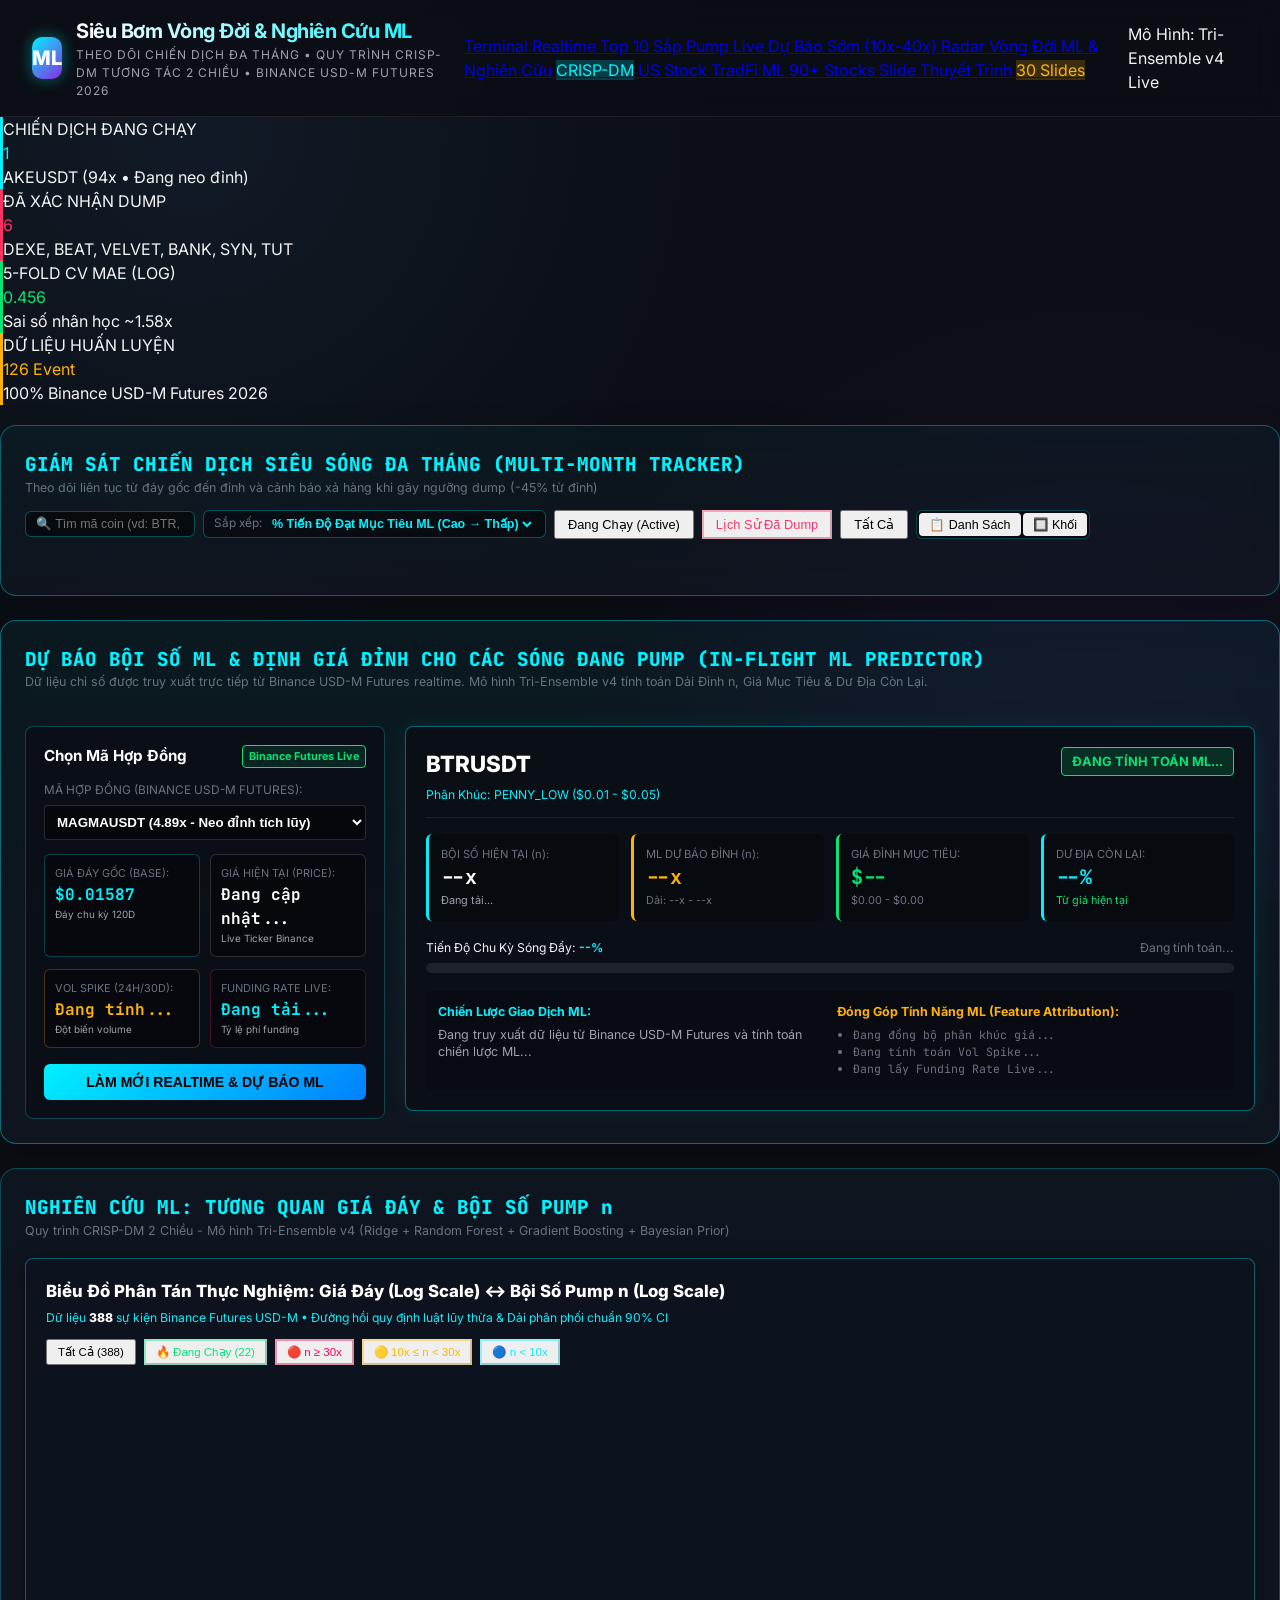
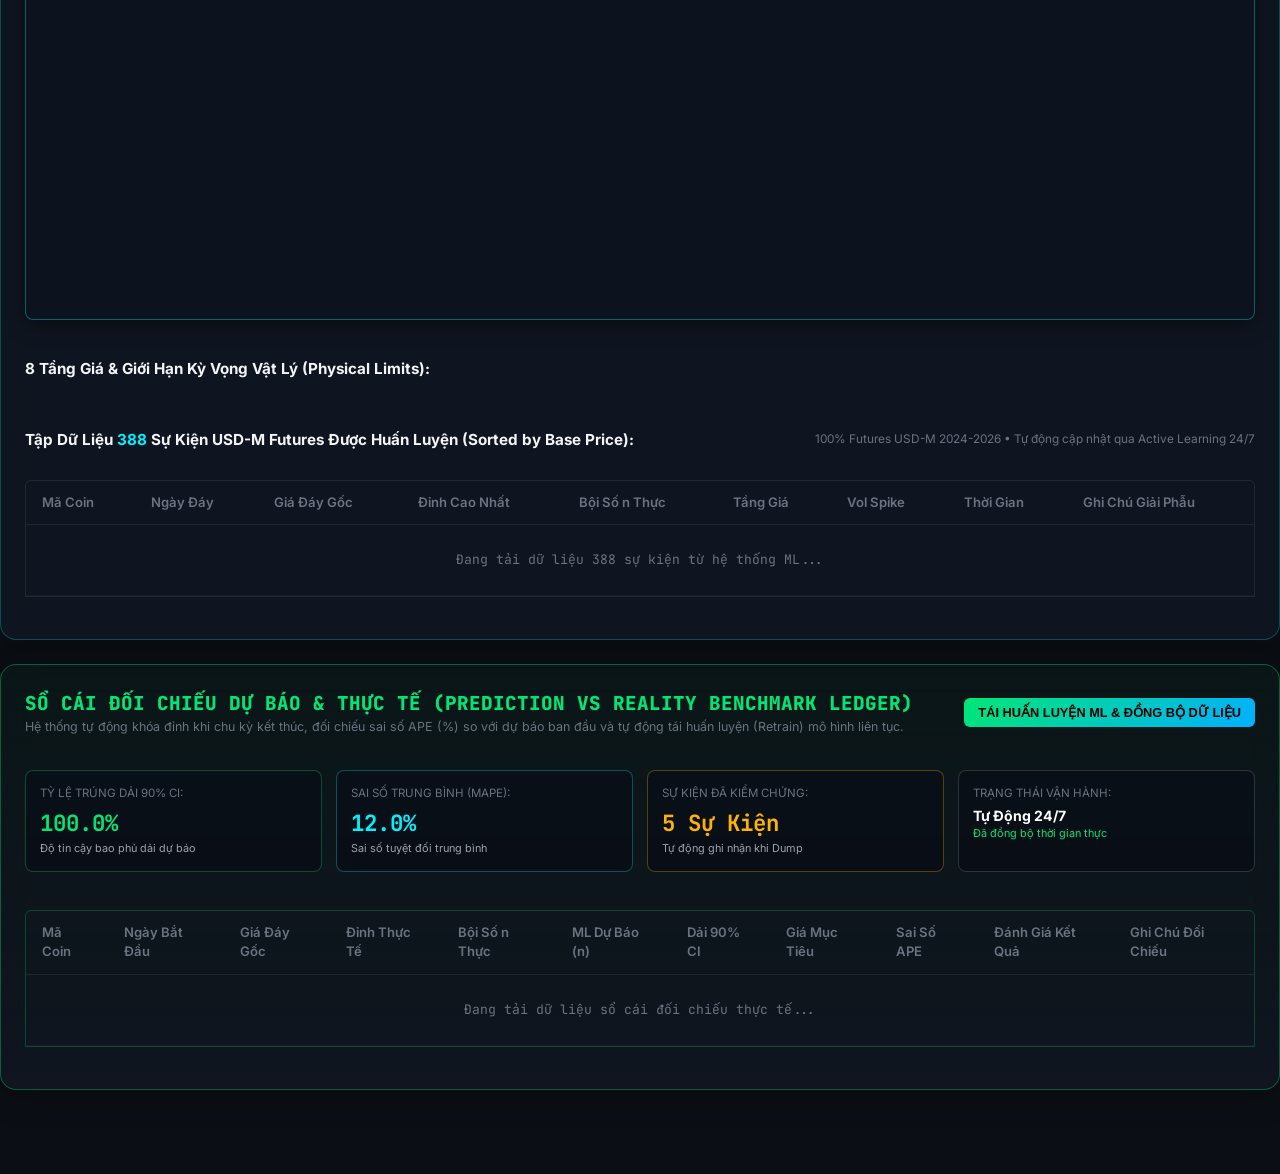
==== commit 5d661335: "feat(ml-viz): upgrade CRISP-DM empirical scatter chart to 388 events with 90% CI band, tier shading," ====
--- a/apps/web_terminal/templates/lifecycle.html
+++ b/apps/web_terminal/templates/lifecycle.html
@@ -308,44 +308,46 @@
 
       <!-- Scatter Chart Canvas Container -->
       <div style="background: rgba(13, 19, 31, 0.95); border: 1px solid rgba(0, 240, 255, 0.35); border-radius: 8px; padding: 20px; margin-bottom: 20px; box-shadow: 0 4px 20px rgba(0,0,0,0.5);">
-        <div style="display: flex; justify-content: space-between; align-items: center; margin-bottom: 14px;">
+        <div style="display: flex; justify-content: space-between; align-items: center; margin-bottom: 14px; flex-wrap: wrap; gap: 12px;">
           <div>
             <h4 style="font-size: 1.05rem; font-weight: 800; color: #fff; margin: 0 0 4px 0;">
               Biểu Đồ Phân Tán Thực Nghiệm: Giá Đáy (Log Scale) &harr; Bội Số Pump n (Log Scale)
             </h4>
-            <div style="font-size: 0.76rem; color: var(--accent-cyan);">Dữ liệu 128 sự kiện Binance Futures USD-M • Đường hồi quy luật lũy thừa (Power Law Regression)</div>
-          </div>
-          <div style="display: flex; gap: 12px; font-size: 0.76rem; font-family: var(--font-mono);">
-            <span style="display: flex; align-items: center; gap: 5px; color: #fff;"><span style="width: 10px; height: 10px; border-radius: 50%; background: #ff0055; display: inline-block;"></span> n &ge; 30x</span>
-            <span style="display: flex; align-items: center; gap: 5px; color: #fff;"><span style="width: 10px; height: 10px; border-radius: 50%; background: #ffb800; display: inline-block;"></span> 10x &le; n &lt; 30x</span>
-            <span style="display: flex; align-items: center; gap: 5px; color: #fff;"><span style="width: 10px; height: 10px; border-radius: 50%; background: #00f0ff; display: inline-block;"></span> n &lt; 10x</span>
-          </div>
-        </div>
-        <div style="position: relative; width: 100%; height: 480px;">
-          <canvas id="ml-scatter-canvas" style="width: 100%; height: 100%; display: block; border-radius: 6px;"></canvas>
-          <div id="ml-scatter-tooltip" style="position: absolute; display: none; pointer-events: none; background: rgba(11, 15, 23, 0.95); border: 1px solid var(--accent-cyan); border-radius: 6px; padding: 10px 14px; font-size: 0.78rem; color: #fff; box-shadow: 0 8px 24px rgba(0,0,0,0.8); z-index: 100; min-width: 180px;"></div>
+            <div style="font-size: 0.76rem; color: var(--accent-cyan);">Dữ liệu <span id="scatter-events-count" style="font-weight: 800; color: #fff;">388</span> sự kiện Binance Futures USD-M &bull; Đường hồi quy định luật lũy thừa & Dải phân phối chuẩn 90% CI</div>
+          </div>
+          <div style="display: flex; gap: 8px; align-items: center; flex-wrap: wrap;">
+            <button class="filter-btn active" id="scatter-filter-all" onclick="setScatterFilter('ALL')" style="font-size: 0.72rem; padding: 4px 10px;">Tất Cả (<span id="scatter-count-all">388</span>)</button>
+            <button class="filter-btn" id="scatter-filter-active" onclick="setScatterFilter('ACTIVE')" style="font-size: 0.72rem; padding: 4px 10px; border-color: rgba(0, 230, 118, 0.4); color: #00e676;">🔥 Đang Chạy (22)</button>
+            <button class="filter-btn" id="scatter-filter-outlier" onclick="setScatterFilter('OUTLIER')" style="font-size: 0.72rem; padding: 4px 10px; border-color: rgba(255, 0, 85, 0.4); color: #ff0055;">🔴 n &ge; 30x</button>
+            <button class="filter-btn" id="scatter-filter-mid" onclick="setScatterFilter('MID')" style="font-size: 0.72rem; padding: 4px 10px; border-color: rgba(255, 184, 0, 0.4); color: #ffb800;">🟡 10x &le; n &lt; 30x</button>
+            <button class="filter-btn" id="scatter-filter-base" onclick="setScatterFilter('BASE')" style="font-size: 0.72rem; padding: 4px 10px; border-color: rgba(0, 240, 255, 0.4); color: #00f0ff;">🔵 n &lt; 10x</button>
+          </div>
+        </div>
+        <div style="position: relative; width: 100%; height: 520px;">
+          <canvas id="ml-scatter-canvas" style="width: 100%; height: 100%; display: block; border-radius: 6px; cursor: crosshair;"></canvas>
+          <div id="ml-scatter-tooltip" style="position: absolute; display: none; pointer-events: none; background: rgba(11, 15, 23, 0.96); border: 1px solid var(--accent-cyan); border-radius: 6px; padding: 12px 16px; font-size: 0.78rem; color: #fff; box-shadow: 0 8px 24px rgba(0,0,0,0.85); z-index: 100; min-width: 220px; backdrop-filter: blur(8px);"></div>
         </div>
       </div>
 
       <!-- 8 Price Tiers Reference Cards -->
       <div style="margin-bottom: 20px;">
         <h4 style="font-size: 0.95rem; font-weight: 700; color: var(--text-main); margin-bottom: 10px;">
-          8 Tầng Giá & Giới Hạn Kỳ Vọng Vật Lý (Physical Limits):
+          8 Tầng Giá &amp; Giới Hạn Kỳ Vọng Vật Lý (Physical Limits):
         </h4>
         <div id="tiers-grid" style="display: grid; grid-template-columns: repeat(auto-fit, minmax(220px, 1fr)); gap: 10px;">
           <!-- Rendered via JS -->
         </div>
       </div>
 
-      <!-- Verified 126 Events Dataset Table -->
+      <!-- Verified 388 Events Dataset Table -->
       <div style="display: flex; justify-content: space-between; align-items: center; margin-bottom: 10px;">
         <h4 style="font-size: 0.95rem; font-weight: 700; color: var(--text-main);">
-          Tập Dữ Liệu 128 Sự Kiện USD-M Futures Được Huấn Luyện (Sorted by Base Price):
+          Tập Dữ Liệu <span id="dataset-events-count" style="color: var(--accent-cyan);">388</span> Sự Kiện USD-M Futures Được Huấn Luyện (Sorted by Base Price):
         </h4>
-        <span style="font-size: 0.74rem; color: var(--text-dim);">100% Futures USD-M 2026 &bull; Tự động cập nhật qua Active Learning</span>
-      </div>
-
-      <div style="max-height: 380px; overflow-y: auto; border: 1px solid var(--border-color); border-radius: 6px 6px 0 0;">
+        <span style="font-size: 0.74rem; color: var(--text-dim);">100% Futures USD-M 2024-2026 &bull; Tự động cập nhật qua Active Learning 24/7</span>
+      </div>
+
+      <div style="max-height: 420px; overflow-y: auto; border: 1px solid var(--border-color); border-radius: 6px 6px 0 0;">
         <table class="styled-table" style="font-size: 0.82rem;">
           <thead>
             <tr>
@@ -362,12 +364,13 @@
           </thead>
           <tbody id="dataset-tbody">
             <tr>
-              <td colspan="9" style="text-align: center; color: var(--text-dim); padding: 25px;">Đang tải dữ liệu 128 sự kiện từ hệ thống ML...</td>
+              <td colspan="9" style="text-align: center; color: var(--text-dim); padding: 25px;">Đang tải dữ liệu 388 sự kiện từ hệ thống ML...</td>
             </tr>
           </tbody>
         </table>
       </div>
       <div id="dataset-pagination-container"></div>
+
     </section>
 
     <!-- SECTION 3: SỔ CÁI ĐỐI CHIẾU DỰ BÁO & THỰC TẾ (PREDICTION VS REALITY BENCHMARK LEDGER) -->
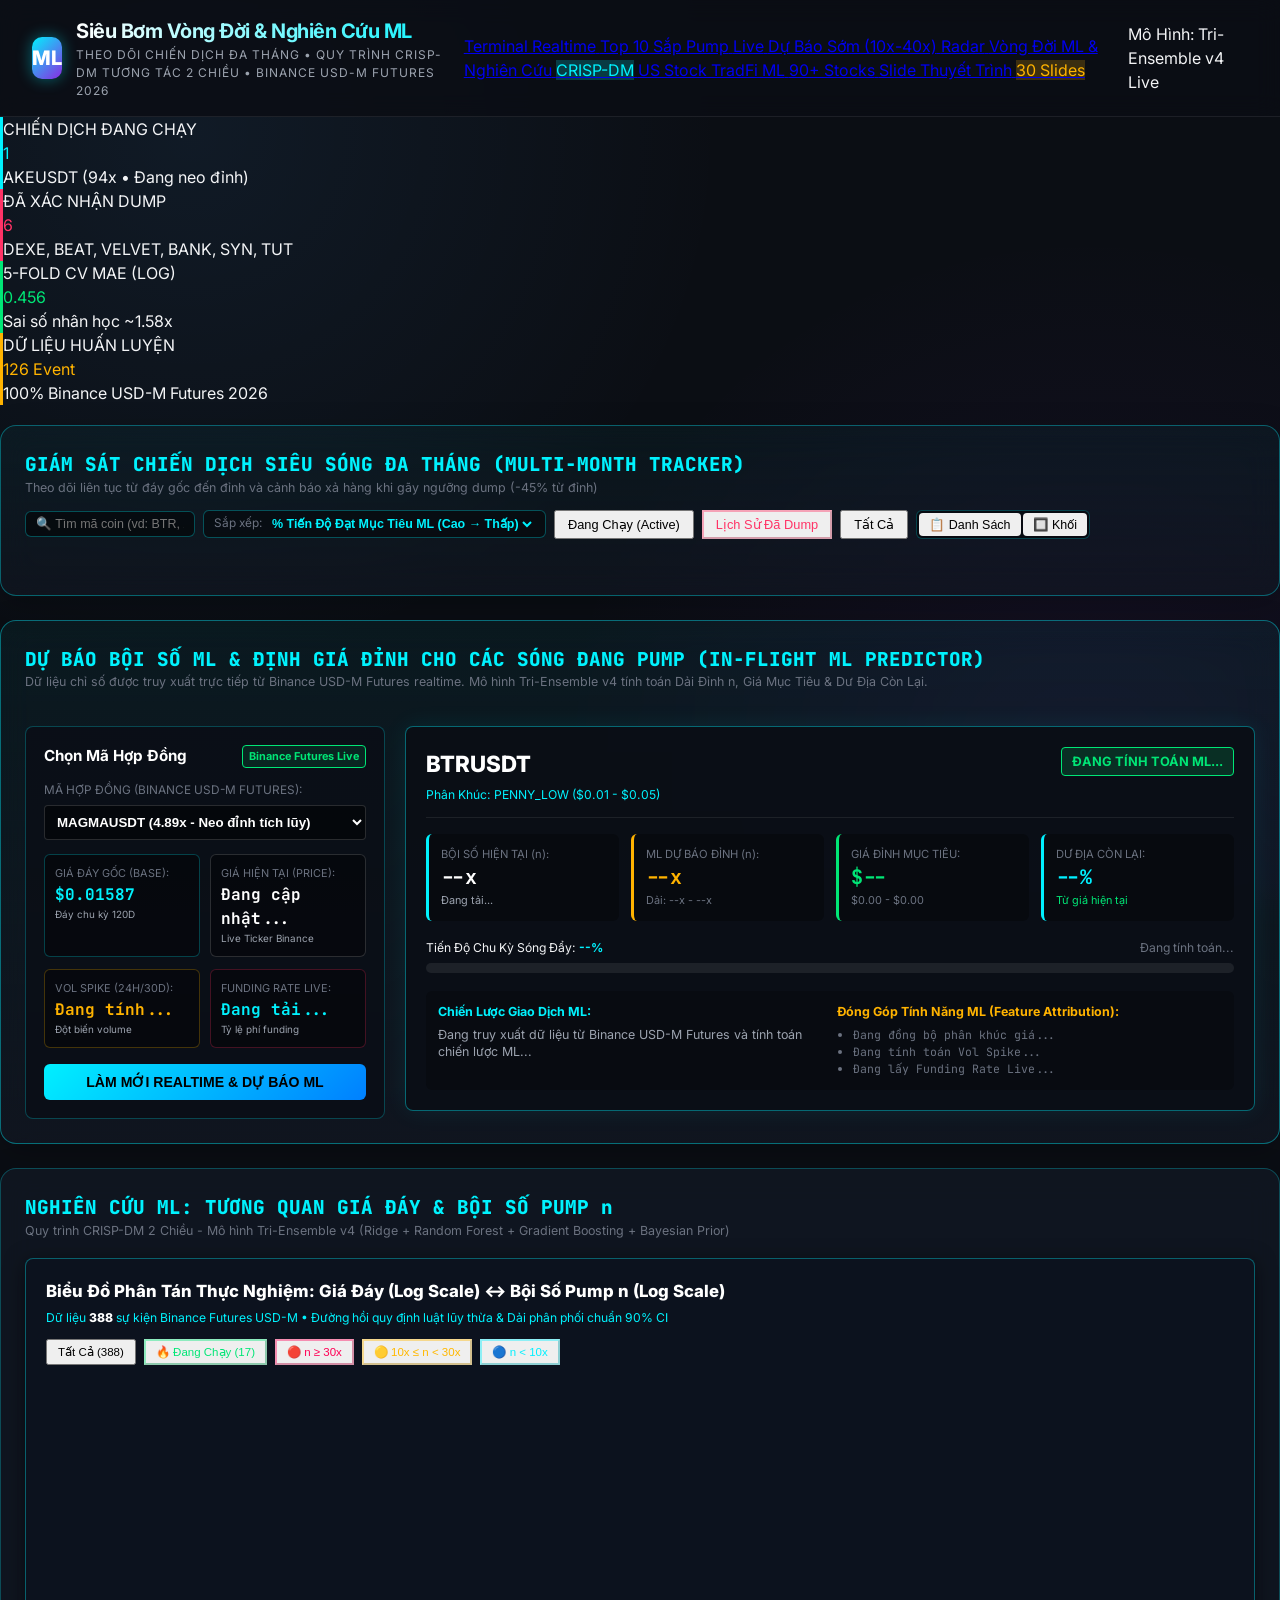
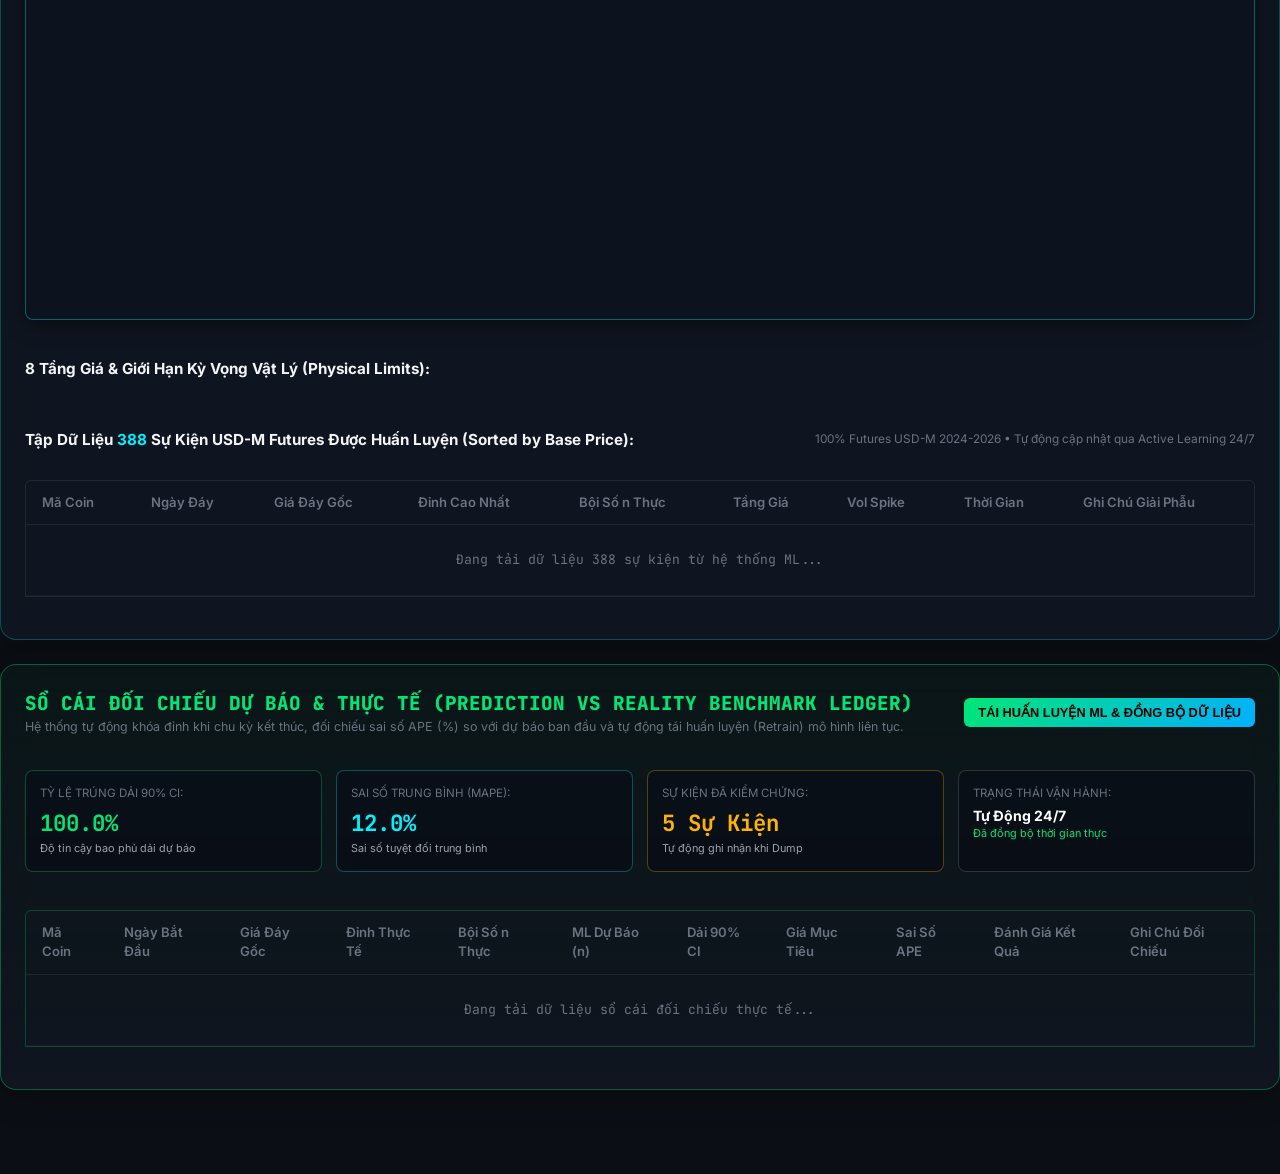
==== commit d151fe2d: "fix(ui): dynamic sync scatter active count button to match exact active campaigns count" ====
--- a/apps/web_terminal/templates/lifecycle.html
+++ b/apps/web_terminal/templates/lifecycle.html
@@ -317,10 +317,11 @@
           </div>
           <div style="display: flex; gap: 8px; align-items: center; flex-wrap: wrap;">
             <button class="filter-btn active" id="scatter-filter-all" onclick="setScatterFilter('ALL')" style="font-size: 0.72rem; padding: 4px 10px;">Tất Cả (<span id="scatter-count-all">388</span>)</button>
-            <button class="filter-btn" id="scatter-filter-active" onclick="setScatterFilter('ACTIVE')" style="font-size: 0.72rem; padding: 4px 10px; border-color: rgba(0, 230, 118, 0.4); color: #00e676;">🔥 Đang Chạy (22)</button>
+            <button class="filter-btn" id="scatter-filter-active" onclick="setScatterFilter('ACTIVE')" style="font-size: 0.72rem; padding: 4px 10px; border-color: rgba(0, 230, 118, 0.4); color: #00e676;">🔥 Đang Chạy (<span id="scatter-active-count">17</span>)</button>
             <button class="filter-btn" id="scatter-filter-outlier" onclick="setScatterFilter('OUTLIER')" style="font-size: 0.72rem; padding: 4px 10px; border-color: rgba(255, 0, 85, 0.4); color: #ff0055;">🔴 n &ge; 30x</button>
             <button class="filter-btn" id="scatter-filter-mid" onclick="setScatterFilter('MID')" style="font-size: 0.72rem; padding: 4px 10px; border-color: rgba(255, 184, 0, 0.4); color: #ffb800;">🟡 10x &le; n &lt; 30x</button>
             <button class="filter-btn" id="scatter-filter-base" onclick="setScatterFilter('BASE')" style="font-size: 0.72rem; padding: 4px 10px; border-color: rgba(0, 240, 255, 0.4); color: #00f0ff;">🔵 n &lt; 10x</button>
+
           </div>
         </div>
         <div style="position: relative; width: 100%; height: 520px;">
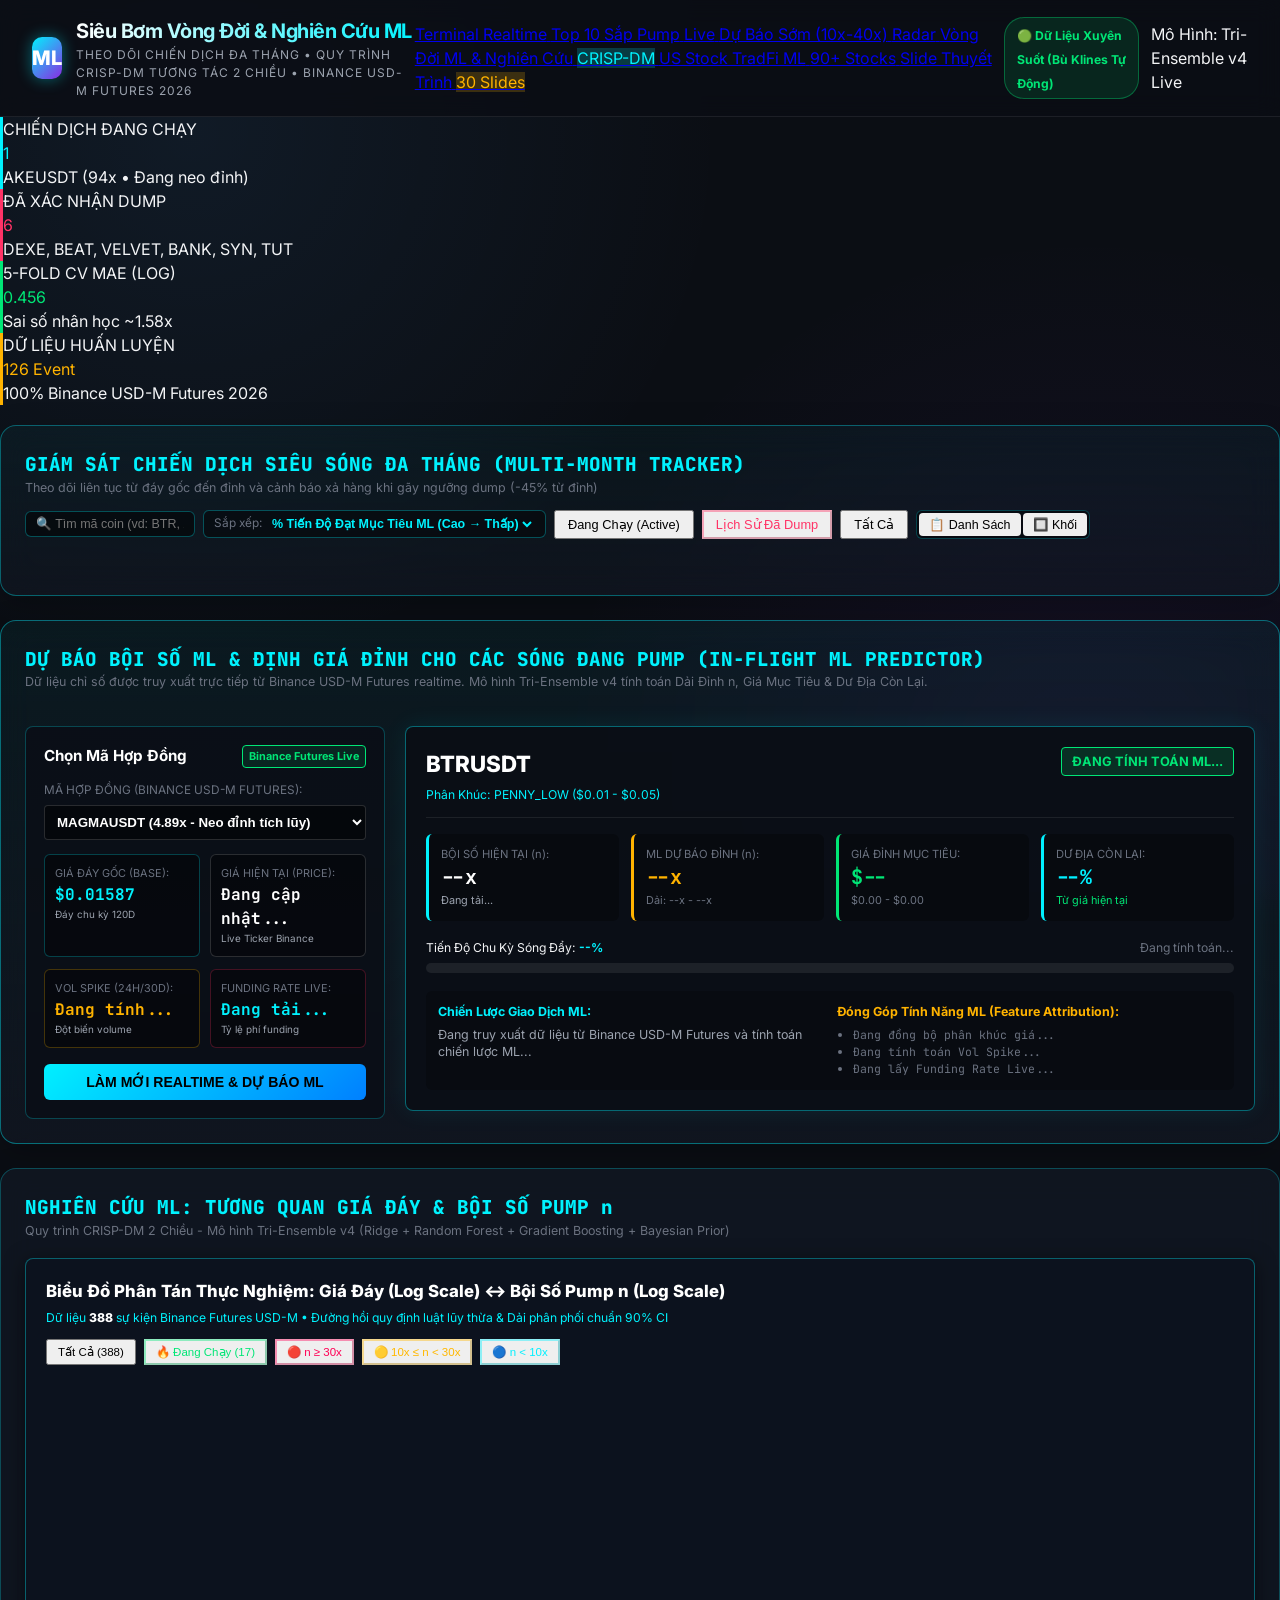
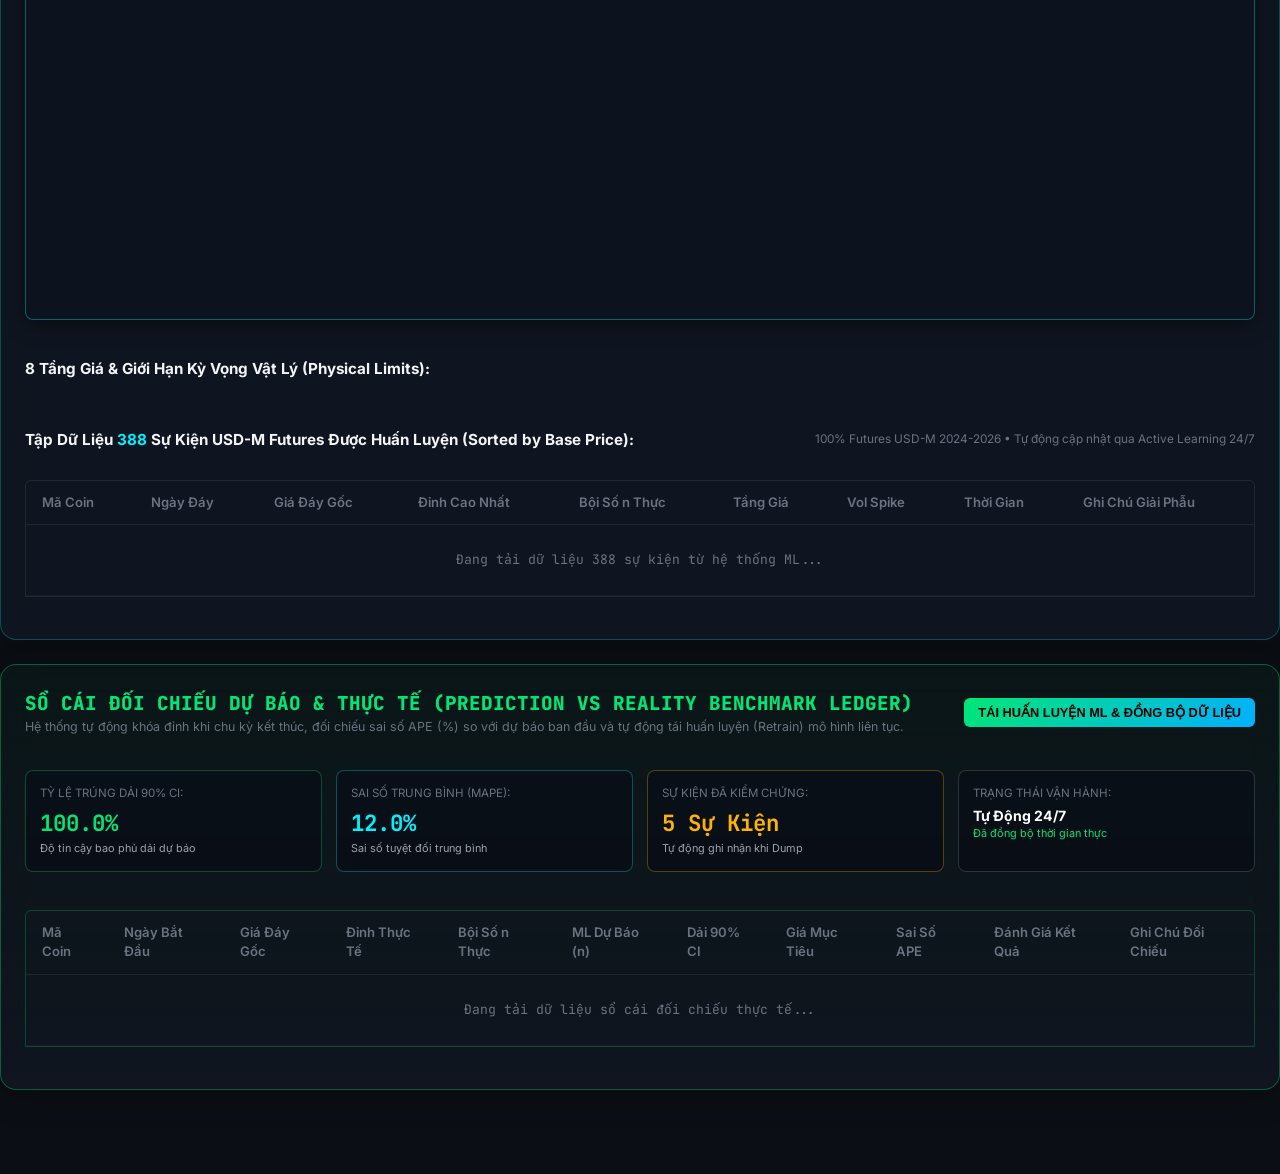
==== commit 890ff045: "feat(core): implement SmartGapFiller and SQLite DatabaseStorage for 100% offline-tolerant persistenc" ====
--- a/apps/web_terminal/templates/lifecycle.html
+++ b/apps/web_terminal/templates/lifecycle.html
@@ -52,13 +52,18 @@
       </a>
     </nav>
     
-    <div class="header-status">
+    <div class="header-status" style="display: flex; gap: 12px; align-items: center;">
+      <div id="offline-sync-badge" class="status-indicator" style="background: rgba(0, 230, 118, 0.12); border: 1px solid rgba(0, 230, 118, 0.35); padding: 4px 12px; border-radius: 20px;">
+        <span class="pulse-dot" style="background: #00e676; box-shadow: 0 0 10px #00e676;"></span>
+        <span id="offline-sync-text" style="font-size: 0.76rem; color: #00e676; font-weight: 700;">🟢 Dữ Liệu Xuyên Suốt (Bù Klines Tự Động)</span>
+      </div>
       <div class="status-indicator">
         <span class="pulse-dot" style="background: var(--accent-cyan); box-shadow: 0 0 10px var(--accent-cyan);"></span>
         <span>Mô Hình: Tri-Ensemble v4 Live</span>
       </div>
     </div>
   </header>
+
 
   <!-- Main Container -->
   <main class="dashboard-container" style="padding-bottom: 60px;">
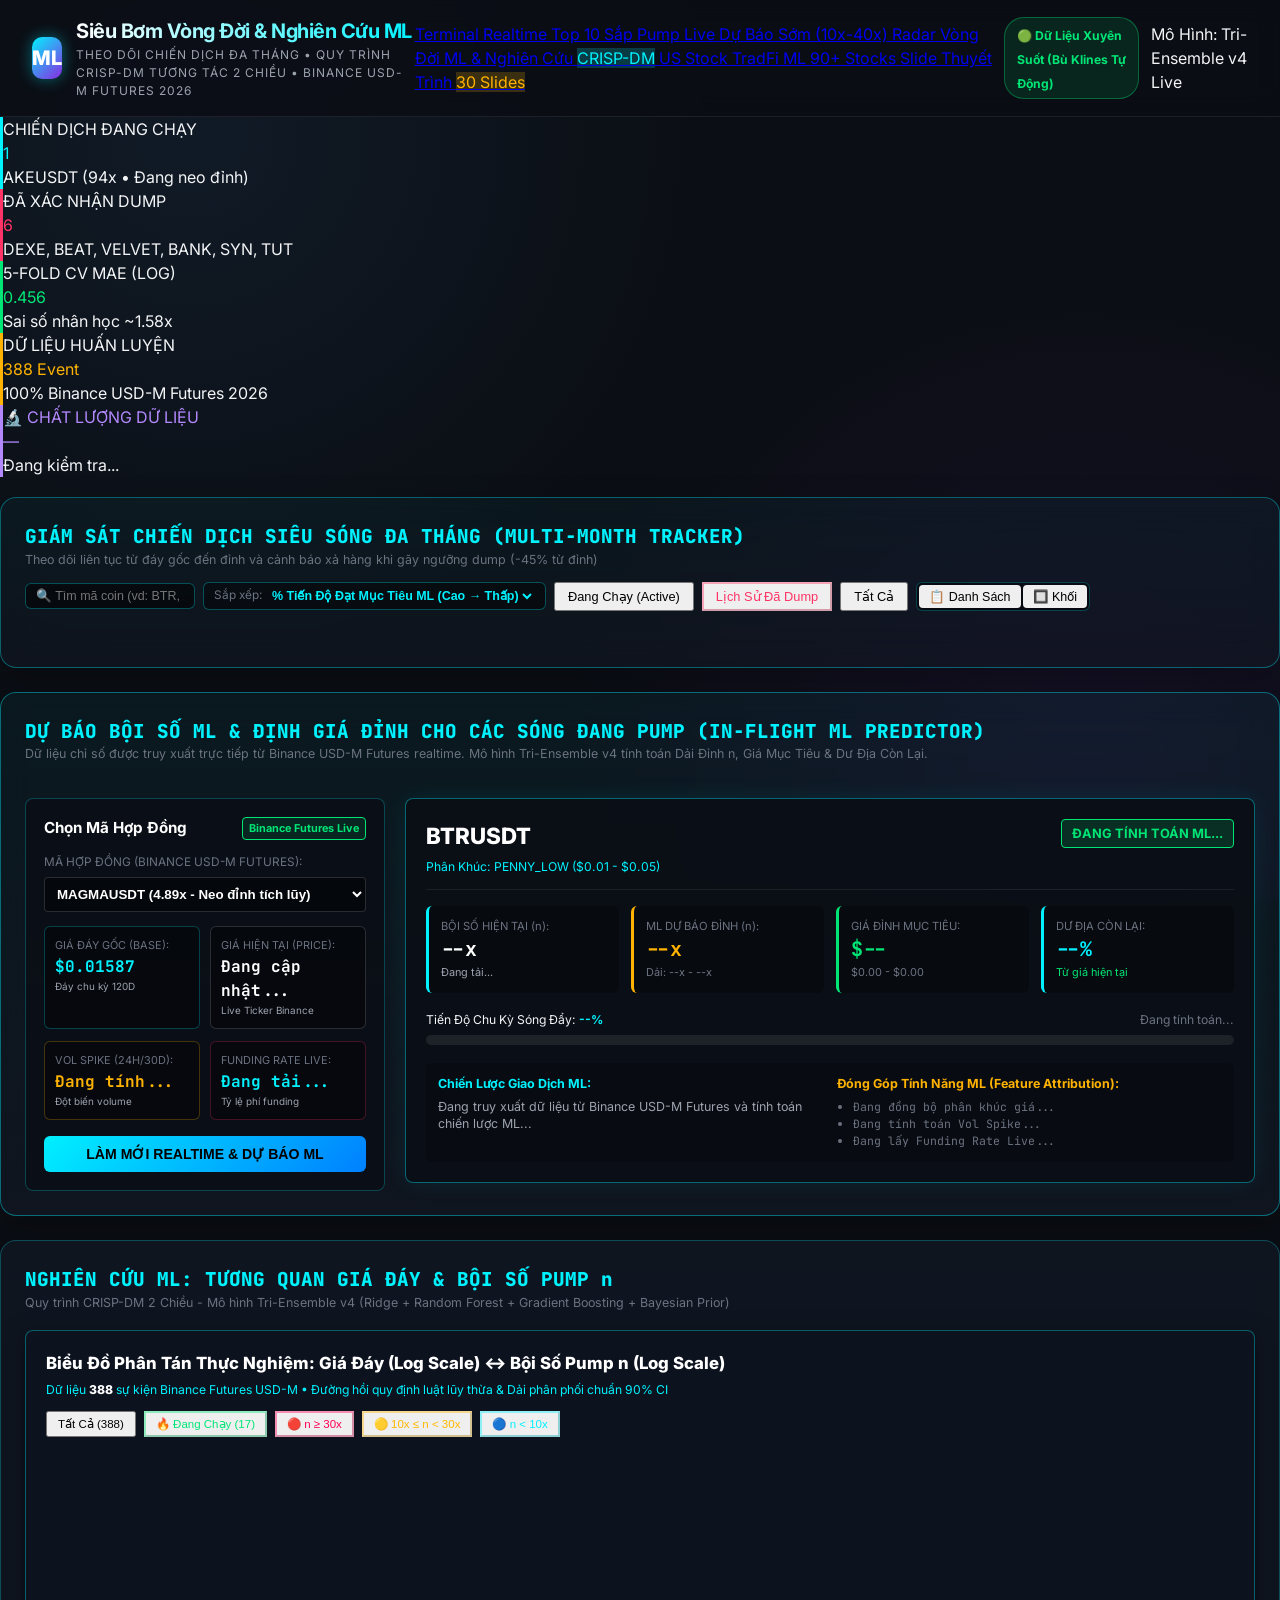
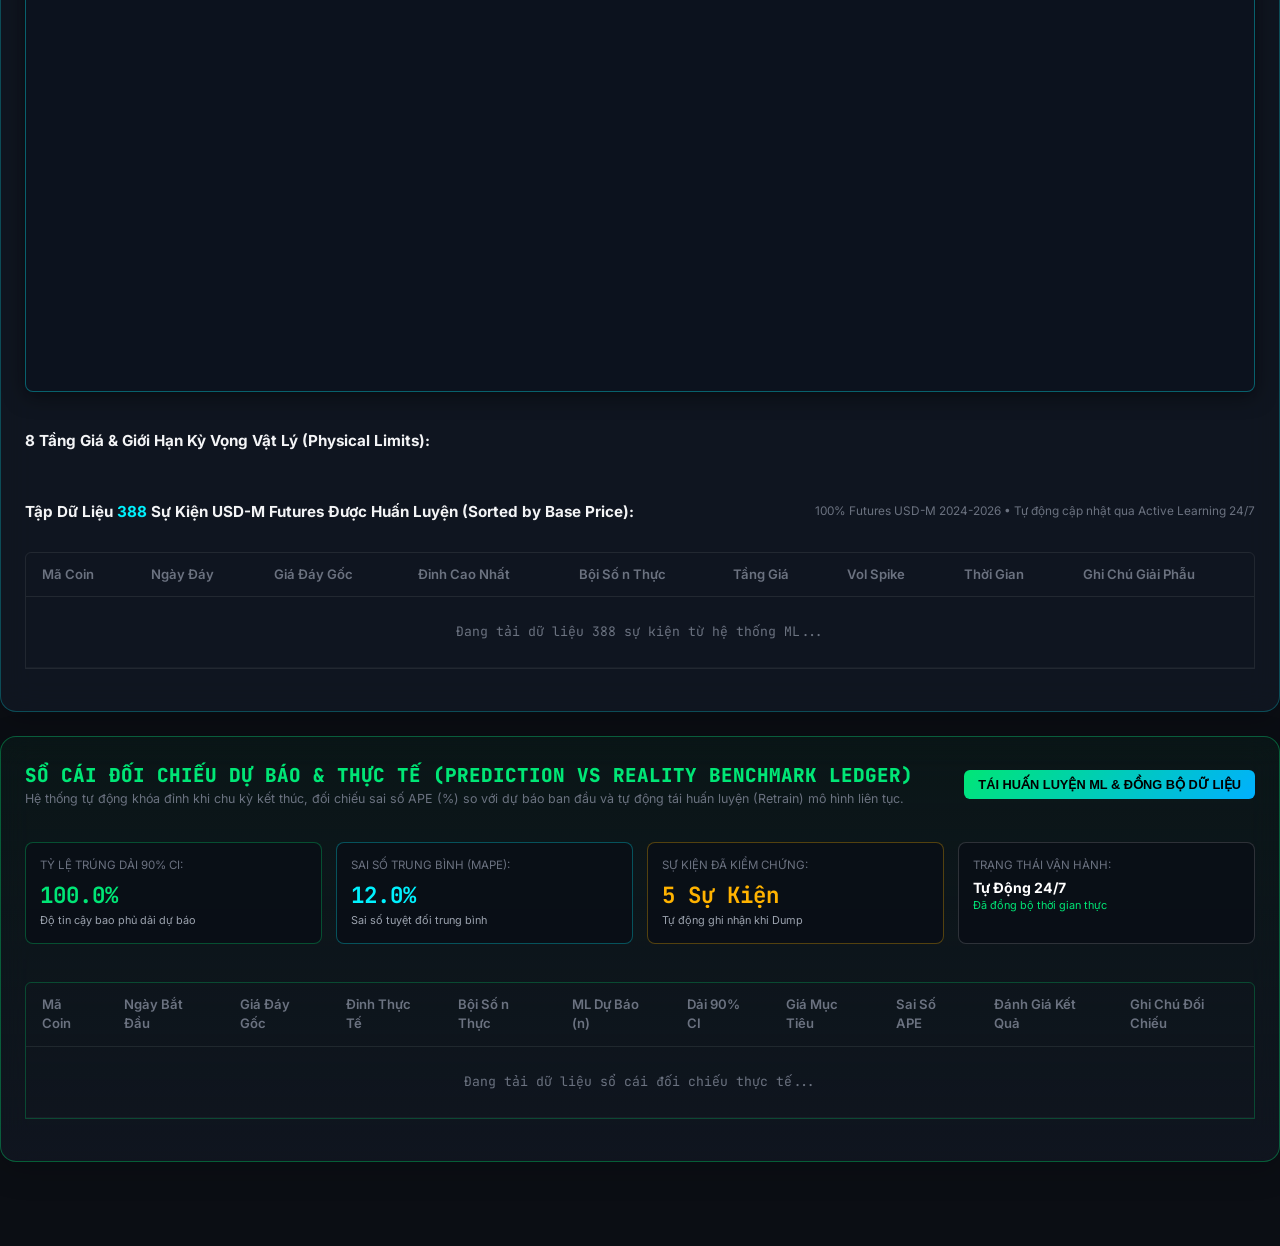
==== commit 44bc0e53: "feat(ace): implement Adaptive Ground Truth Correction Engine - eliminates circular bias in ML traini" ====
--- a/apps/web_terminal/templates/lifecycle.html
+++ b/apps/web_terminal/templates/lifecycle.html
@@ -69,7 +69,7 @@
   <main class="dashboard-container" style="padding-bottom: 60px;">
 
     <!-- TOP KPI ROW (CRISP-DM SYSTEM STATS) -->
-    <div class="stats-overview" style="grid-template-columns: repeat(4, 1fr); margin-bottom: 20px;">
+    <div class="stats-overview" style="grid-template-columns: repeat(5, 1fr); margin-bottom: 20px;">
       <div class="stat-card" style="border-left: 3px solid var(--accent-cyan);">
         <span class="stat-card-title">CHIẾN DỊCH ĐANG CHẠY</span>
         <div id="stat-active-count" class="stat-card-val" style="color: var(--accent-cyan);">1</div>
@@ -90,10 +90,18 @@
 
       <div class="stat-card" style="border-left: 3px solid var(--accent-yellow);">
         <span class="stat-card-title">DỮ LIỆU HUẤN LUYỆN</span>
-        <div class="stat-card-val" style="color: var(--accent-yellow);">126 Event</div>
+        <div id="stat-training-events" class="stat-card-val" style="color: var(--accent-yellow);">388 Event</div>
         <span class="stat-card-sub">100% Binance USD-M Futures 2026</span>
       </div>
+
+      <!-- ACE Data Quality Card -->
+      <div id="ace-quality-card" class="stat-card" style="border-left: 3px solid #b388ff; cursor: pointer;" onclick="triggerRetroactiveCorrect()" title="Nhấn để chạy Retroactive Correction trên toàn bộ dataset">
+        <span class="stat-card-title" style="color: #b388ff;">🔬 CHẤT LƯỢNG DỮ LIỆU</span>
+        <div id="stat-data-quality" class="stat-card-val" style="color: #b388ff;">—</div>
+        <span id="ace-quality-sub" class="stat-card-sub">Đang kiểm tra...</span>
+      </div>
     </div>
+
 
     <!-- SECTION 1: STATEFUL MULTI-MONTH CAMPAIGN MONITOR -->
     <section class="card-panel" style="border-color: rgba(0, 240, 255, 0.35); background: linear-gradient(180deg, rgba(0, 240, 255, 0.04) 0%, rgba(18, 24, 36, 0.6) 100%); margin-bottom: 24px;">
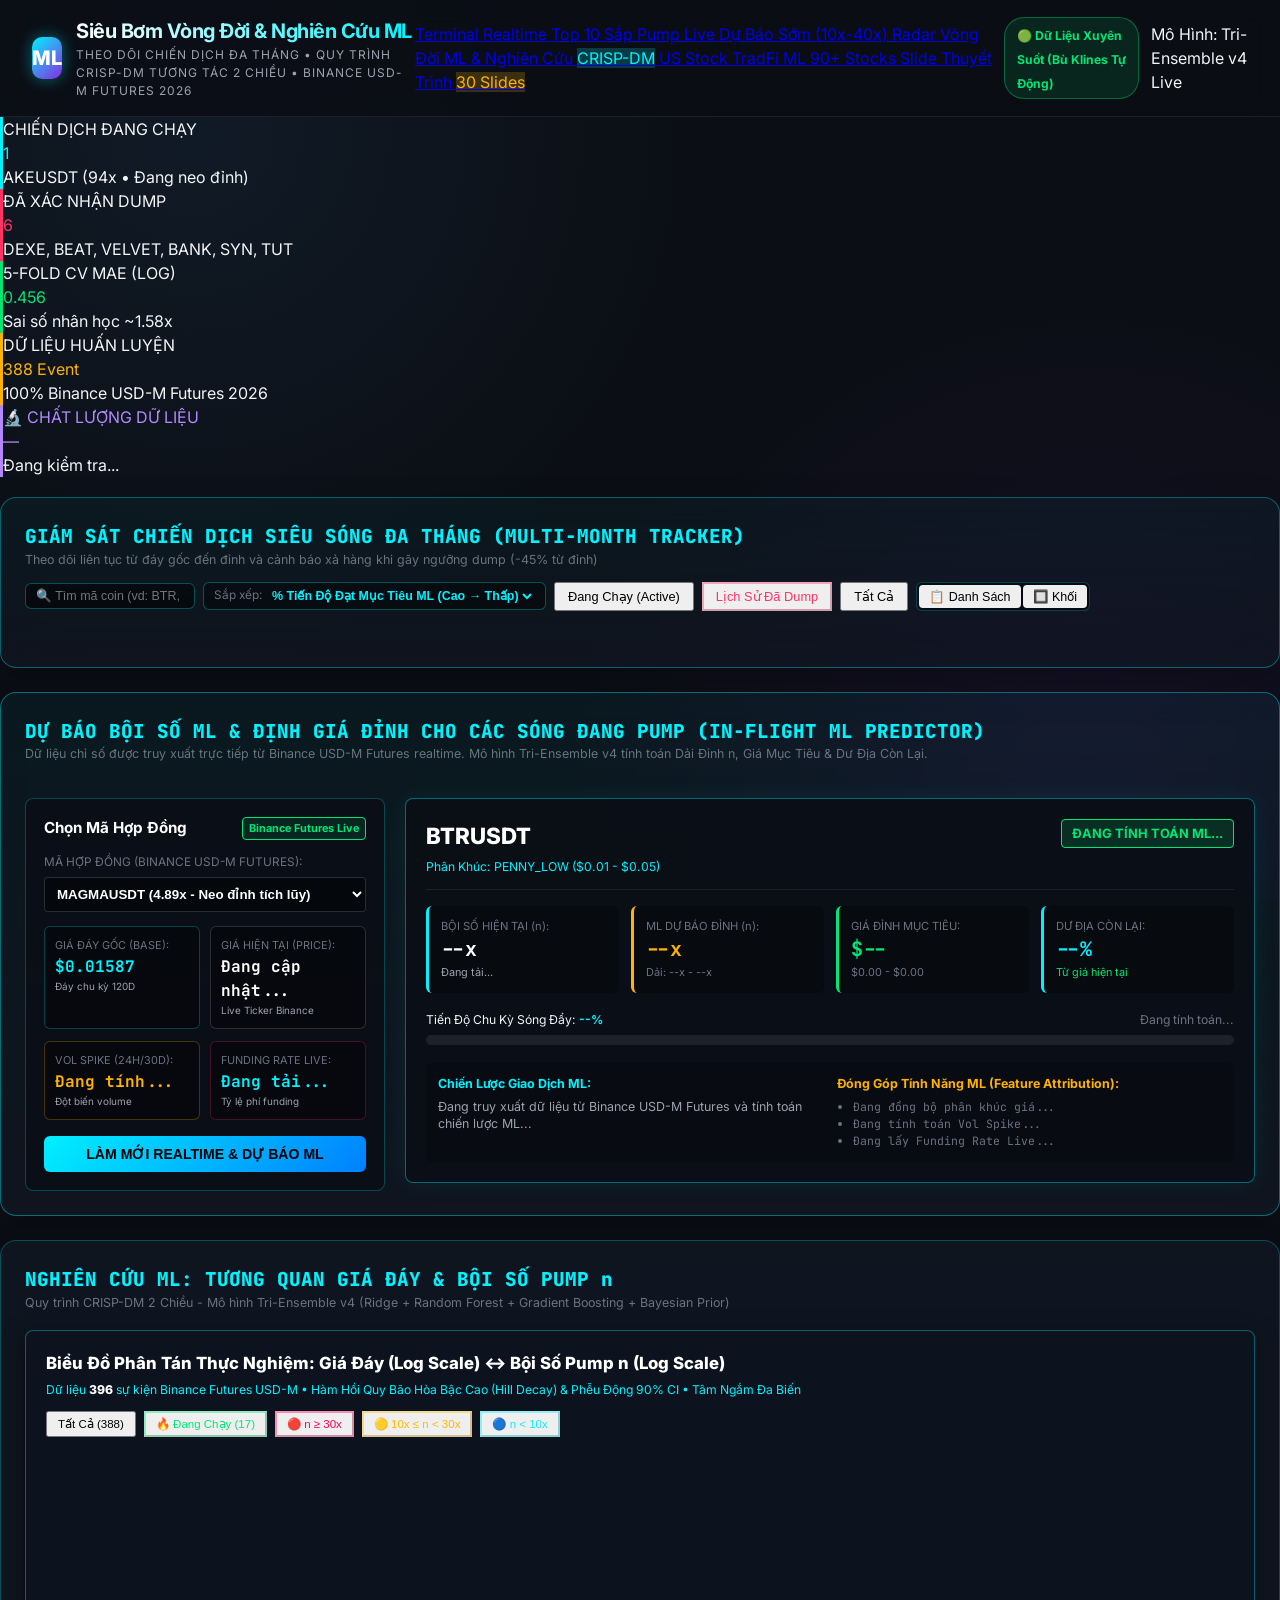
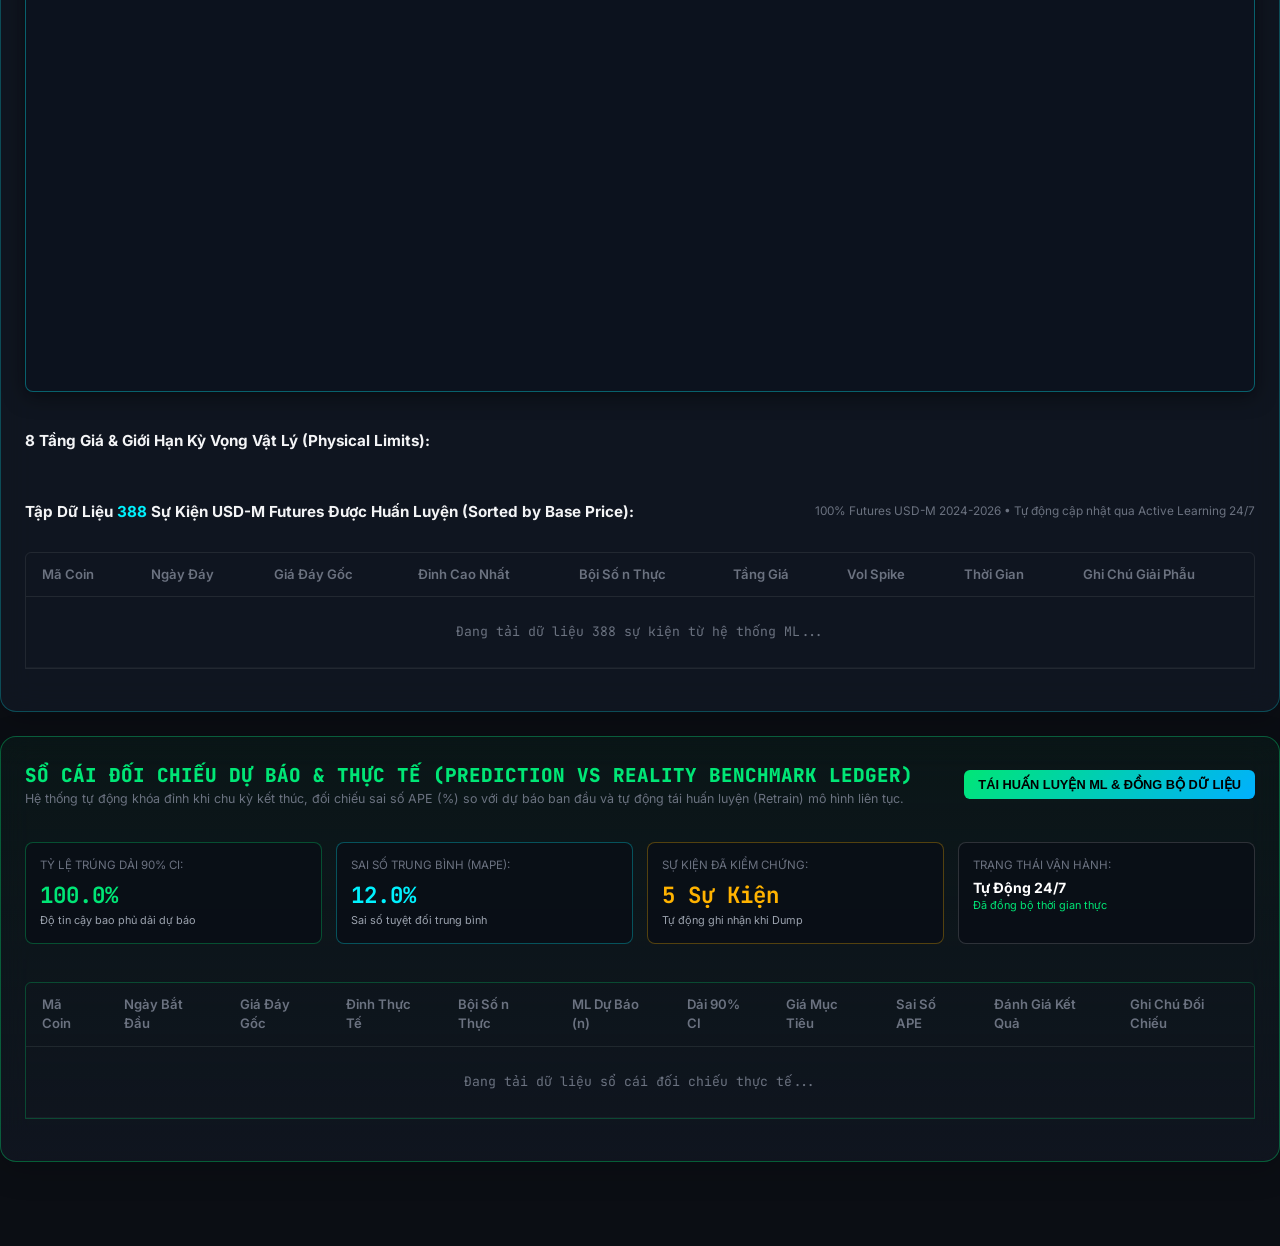
==== commit 4661b3b1: "feat(ui): Phase 3 complete - Rendered Hill Saturation Curve, Dynamic Heteroscedastic Funnel, and Int" ====
--- a/apps/web_terminal/templates/lifecycle.html
+++ b/apps/web_terminal/templates/lifecycle.html
@@ -326,7 +326,8 @@
             <h4 style="font-size: 1.05rem; font-weight: 800; color: #fff; margin: 0 0 4px 0;">
               Biểu Đồ Phân Tán Thực Nghiệm: Giá Đáy (Log Scale) &harr; Bội Số Pump n (Log Scale)
             </h4>
-            <div style="font-size: 0.76rem; color: var(--accent-cyan);">Dữ liệu <span id="scatter-events-count" style="font-weight: 800; color: #fff;">388</span> sự kiện Binance Futures USD-M &bull; Đường hồi quy định luật lũy thừa & Dải phân phối chuẩn 90% CI</div>
+            <div style="font-size: 0.76rem; color: var(--accent-cyan);">Dữ liệu <span id="scatter-events-count" style="font-weight: 800; color: #fff;">396</span> sự kiện Binance Futures USD-M &bull; Hàm Hồi Quy Bão Hòa Bậc Cao (Hill Decay) &amp; Phễu Động 90% CI &bull; Tâm Ngắm Đa Biến</div>
+
           </div>
           <div style="display: flex; gap: 8px; align-items: center; flex-wrap: wrap;">
             <button class="filter-btn active" id="scatter-filter-all" onclick="setScatterFilter('ALL')" style="font-size: 0.72rem; padding: 4px 10px;">Tất Cả (<span id="scatter-count-all">388</span>)</button>
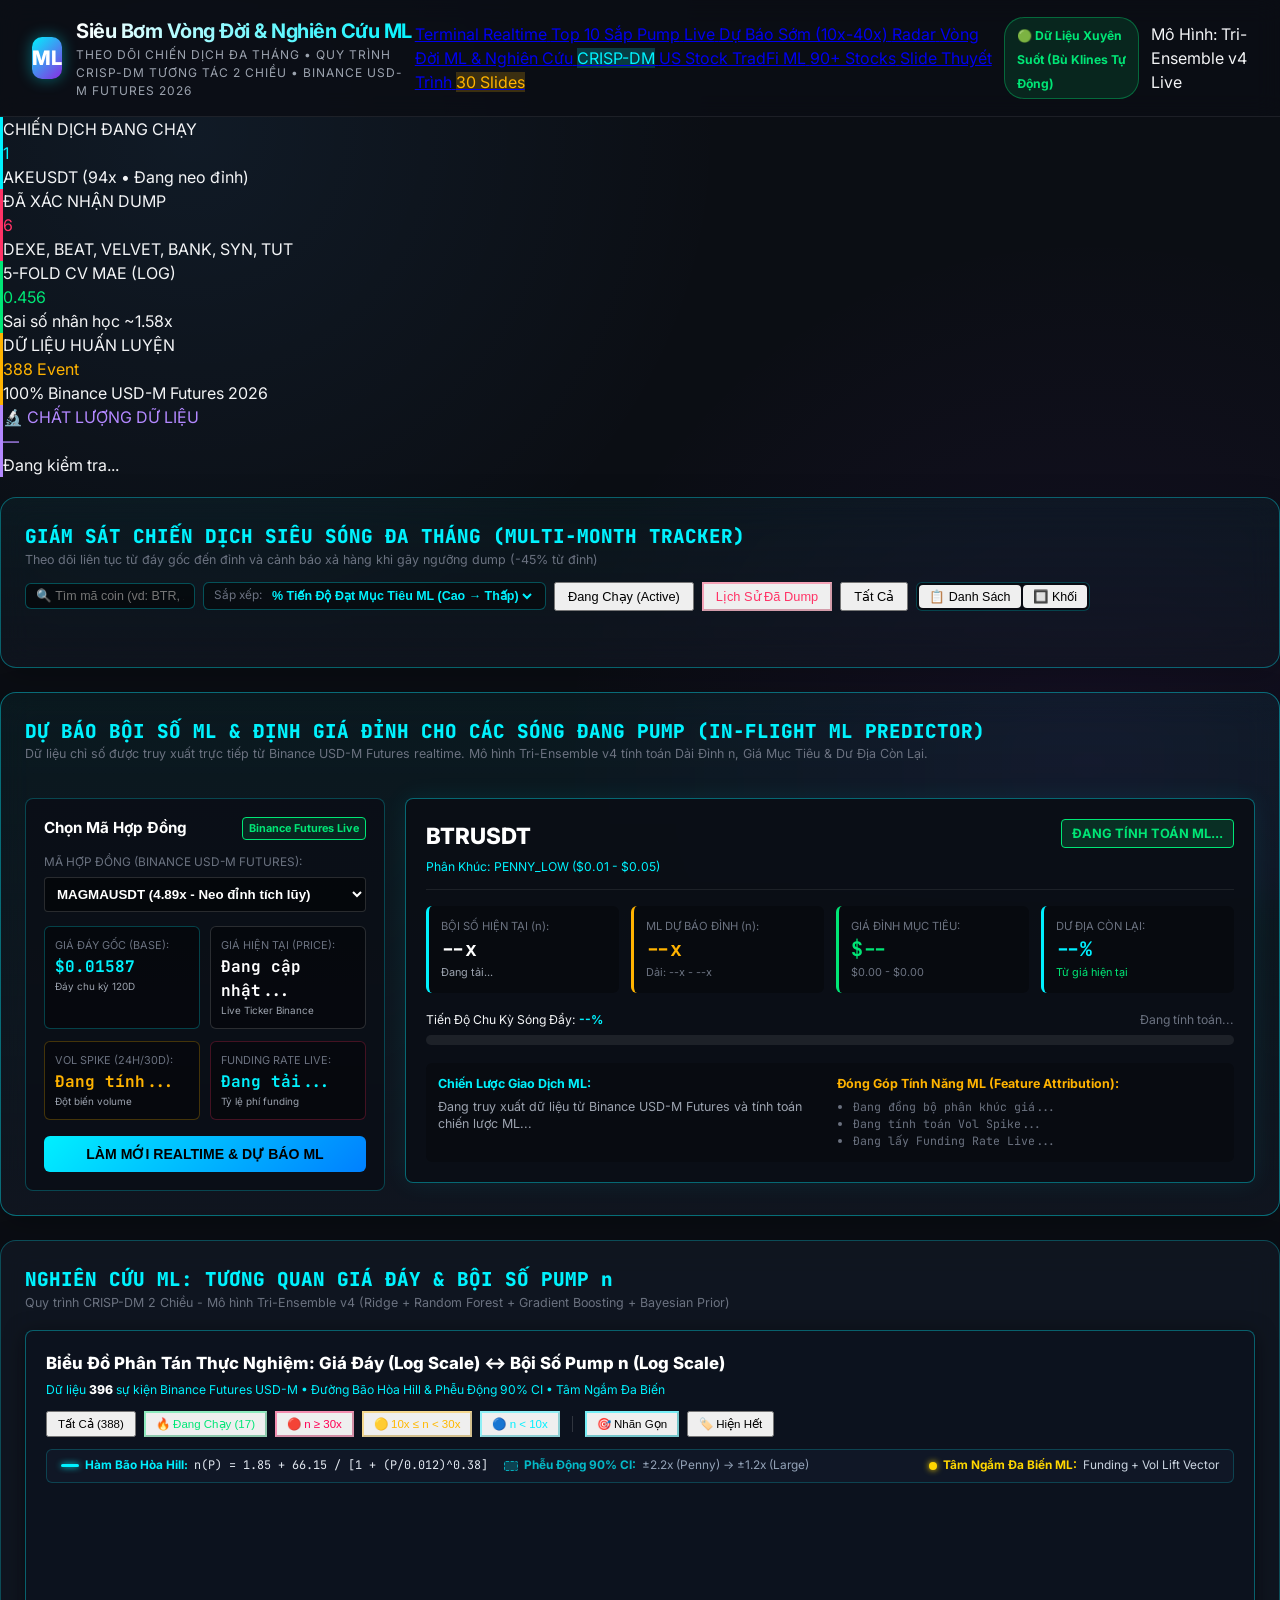
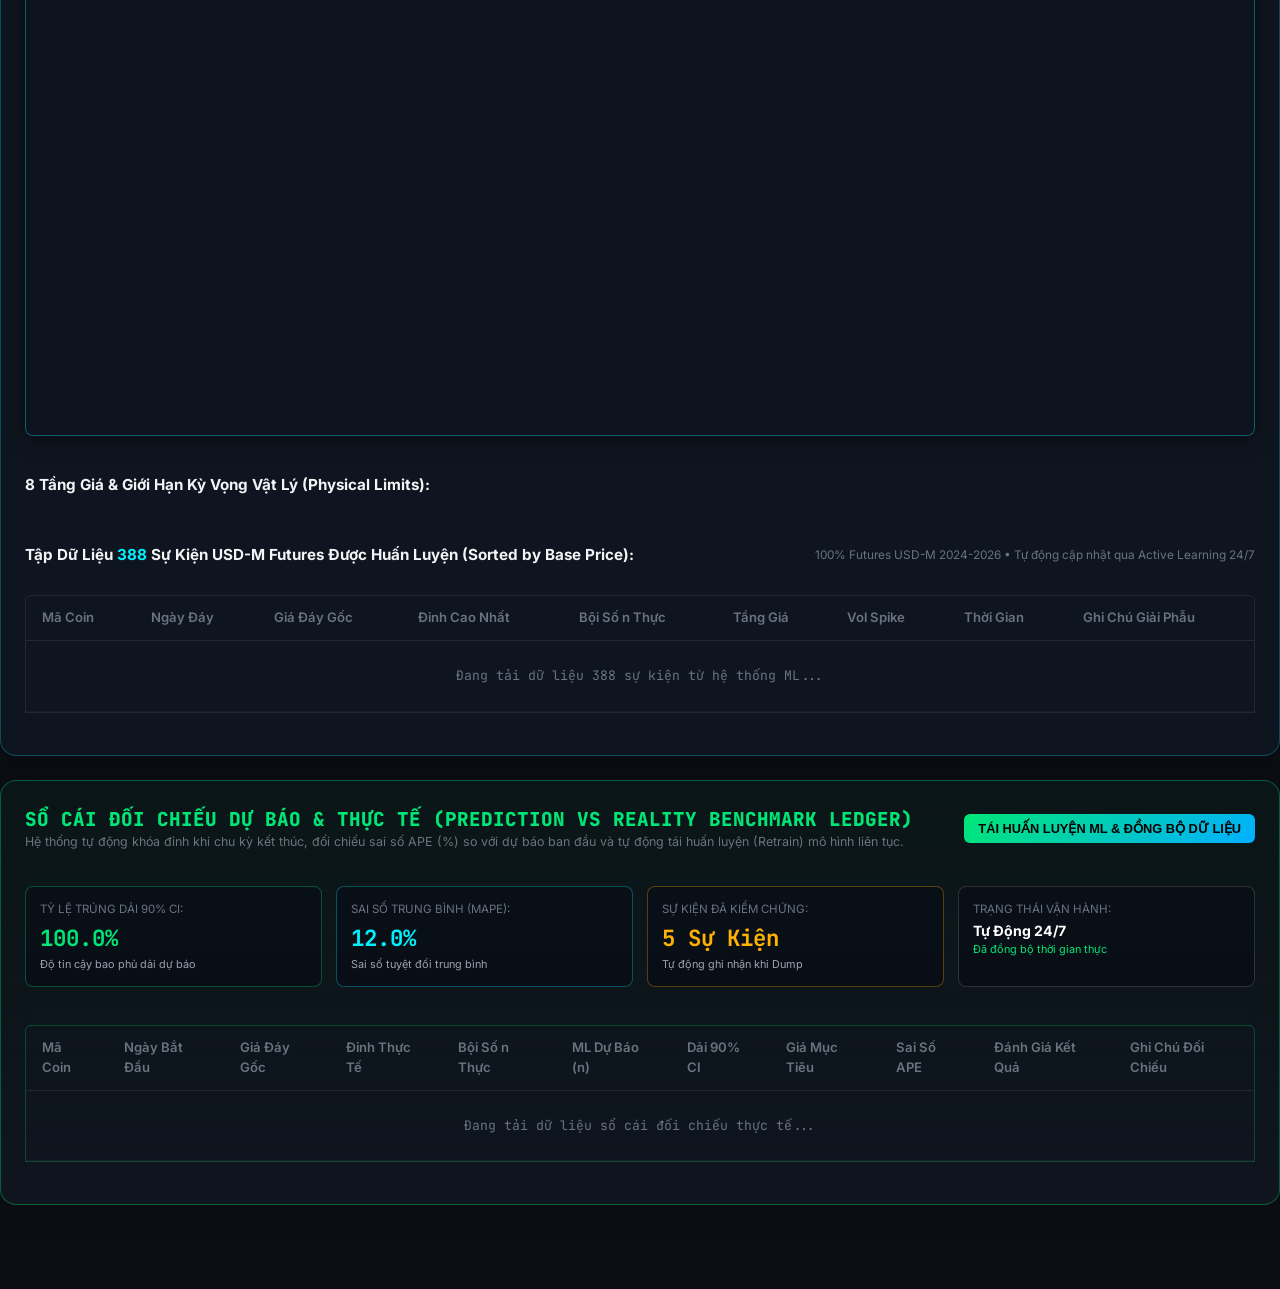
==== commit 09148204: "feat(ui): Complete UI/UX overhaul of lifecycle chart - Empirical calibration, smart collision-free l" ====
--- a/apps/web_terminal/templates/lifecycle.html
+++ b/apps/web_terminal/templates/lifecycle.html
@@ -321,28 +321,55 @@
 
       <!-- Scatter Chart Canvas Container -->
       <div style="background: rgba(13, 19, 31, 0.95); border: 1px solid rgba(0, 240, 255, 0.35); border-radius: 8px; padding: 20px; margin-bottom: 20px; box-shadow: 0 4px 20px rgba(0,0,0,0.5);">
-        <div style="display: flex; justify-content: space-between; align-items: center; margin-bottom: 14px; flex-wrap: wrap; gap: 12px;">
+        <div style="display: flex; justify-content: space-between; align-items: center; margin-bottom: 12px; flex-wrap: wrap; gap: 12px;">
           <div>
             <h4 style="font-size: 1.05rem; font-weight: 800; color: #fff; margin: 0 0 4px 0;">
               Biểu Đồ Phân Tán Thực Nghiệm: Giá Đáy (Log Scale) &harr; Bội Số Pump n (Log Scale)
             </h4>
-            <div style="font-size: 0.76rem; color: var(--accent-cyan);">Dữ liệu <span id="scatter-events-count" style="font-weight: 800; color: #fff;">396</span> sự kiện Binance Futures USD-M &bull; Hàm Hồi Quy Bão Hòa Bậc Cao (Hill Decay) &amp; Phễu Động 90% CI &bull; Tâm Ngắm Đa Biến</div>
-
+            <div style="font-size: 0.76rem; color: var(--accent-cyan);">Dữ liệu <span id="scatter-events-count" style="font-weight: 800; color: #fff;">396</span> sự kiện Binance Futures USD-M &bull; Đường Bão Hòa Hill &amp; Phễu Động 90% CI &bull; Tâm Ngắm Đa Biến</div>
           </div>
           <div style="display: flex; gap: 8px; align-items: center; flex-wrap: wrap;">
+            <!-- Point Filter Controls -->
             <button class="filter-btn active" id="scatter-filter-all" onclick="setScatterFilter('ALL')" style="font-size: 0.72rem; padding: 4px 10px;">Tất Cả (<span id="scatter-count-all">388</span>)</button>
             <button class="filter-btn" id="scatter-filter-active" onclick="setScatterFilter('ACTIVE')" style="font-size: 0.72rem; padding: 4px 10px; border-color: rgba(0, 230, 118, 0.4); color: #00e676;">🔥 Đang Chạy (<span id="scatter-active-count">17</span>)</button>
             <button class="filter-btn" id="scatter-filter-outlier" onclick="setScatterFilter('OUTLIER')" style="font-size: 0.72rem; padding: 4px 10px; border-color: rgba(255, 0, 85, 0.4); color: #ff0055;">🔴 n &ge; 30x</button>
             <button class="filter-btn" id="scatter-filter-mid" onclick="setScatterFilter('MID')" style="font-size: 0.72rem; padding: 4px 10px; border-color: rgba(255, 184, 0, 0.4); color: #ffb800;">🟡 10x &le; n &lt; 30x</button>
             <button class="filter-btn" id="scatter-filter-base" onclick="setScatterFilter('BASE')" style="font-size: 0.72rem; padding: 4px 10px; border-color: rgba(0, 240, 255, 0.4); color: #00f0ff;">🔵 n &lt; 10x</button>
-
-          </div>
-        </div>
+            
+            <span style="display: inline-block; width: 1px; height: 16px; background: rgba(255,255,255,0.15); margin: 0 4px;"></span>
+
+            <!-- Label Density Toggle -->
+            <button class="filter-btn active" id="label-mode-focus" onclick="setLabelMode('FOCUS')" style="font-size: 0.72rem; padding: 4px 10px; border-color: rgba(0, 240, 255, 0.5);" title="Chỉ hiện nhãn cho Top coin dẫn đầu & Coin đang chọn">🎯 Nhãn Gọn</button>
+            <button class="filter-btn" id="label-mode-all" onclick="setLabelMode('ALL')" style="font-size: 0.72rem; padding: 4px 10px;" title="Hiển thị tất cả nhãn">🏷️ Hiện Hết</button>
+          </div>
+        </div>
+
+        <!-- Glassmorphic Math & Physics Legend Strip -->
+        <div style="display: flex; align-items: center; justify-content: space-between; gap: 10px; flex-wrap: wrap; background: rgba(18, 25, 40, 0.85); border: 1px solid rgba(0, 240, 255, 0.2); border-radius: 6px; padding: 7px 14px; margin-bottom: 12px; font-size: 0.74rem;">
+          <div style="display: flex; align-items: center; gap: 16px; flex-wrap: wrap;">
+            <span style="color: #00f0ff; display: flex; align-items: center; gap: 6px;">
+              <span style="display: inline-block; width: 18px; height: 3px; background: #00f0ff; box-shadow: 0 0 6px #00f0ff; border-radius: 2px;"></span>
+              <strong>Hàm Bão Hòa Hill:</strong> <span style="font-family: var(--font-mono); color: #e2e8f0;">n(P) = 1.85 + 66.15 / [1 + (P/0.012)^0.38]</span>
+            </span>
+            <span style="color: rgba(0, 240, 255, 0.75); display: flex; align-items: center; gap: 6px;">
+              <span style="display: inline-block; width: 14px; height: 10px; background: rgba(0, 240, 255, 0.2); border: 1px dashed rgba(0, 240, 255, 0.6); border-radius: 2px;"></span>
+              <strong>Phễu Động 90% CI:</strong> <span style="color: #94a3b8;">±2.2x (Penny) &rarr; ±1.2x (Large)</span>
+            </span>
+          </div>
+          <div style="display: flex; align-items: center; gap: 12px;">
+            <span style="color: #ffd700; display: flex; align-items: center; gap: 6px;">
+              <span style="display: inline-block; width: 8px; height: 8px; border-radius: 50%; background: #ffd700; box-shadow: 0 0 6px #ffd700;"></span>
+              <strong>Tâm Ngắm Đa Biến ML:</strong> <span style="color: #cbd5e1;">Funding + Vol Lift Vector</span>
+            </span>
+          </div>
+        </div>
+
         <div style="position: relative; width: 100%; height: 520px;">
           <canvas id="ml-scatter-canvas" style="width: 100%; height: 100%; display: block; border-radius: 6px; cursor: crosshair;"></canvas>
           <div id="ml-scatter-tooltip" style="position: absolute; display: none; pointer-events: none; background: rgba(11, 15, 23, 0.96); border: 1px solid var(--accent-cyan); border-radius: 6px; padding: 12px 16px; font-size: 0.78rem; color: #fff; box-shadow: 0 8px 24px rgba(0,0,0,0.85); z-index: 100; min-width: 220px; backdrop-filter: blur(8px);"></div>
         </div>
       </div>
+
 
       <!-- 8 Price Tiers Reference Cards -->
       <div style="margin-bottom: 20px;">
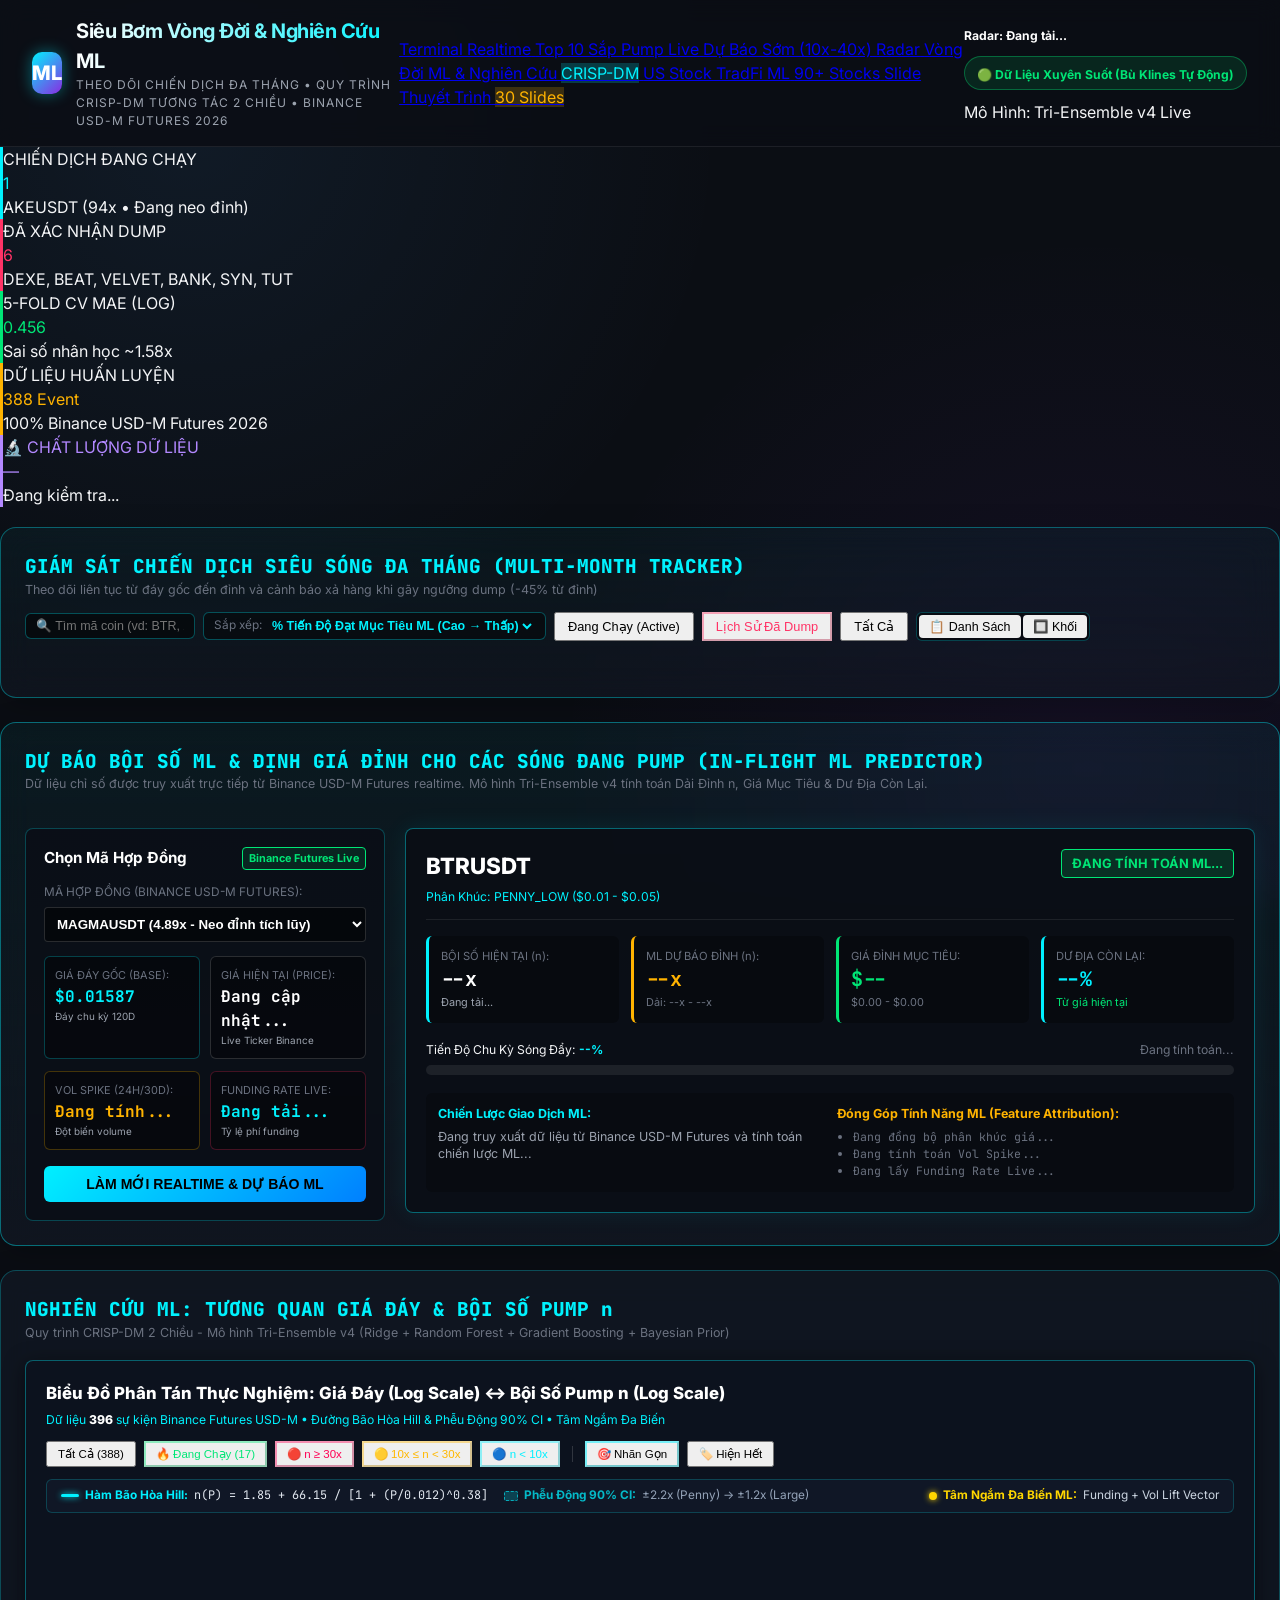
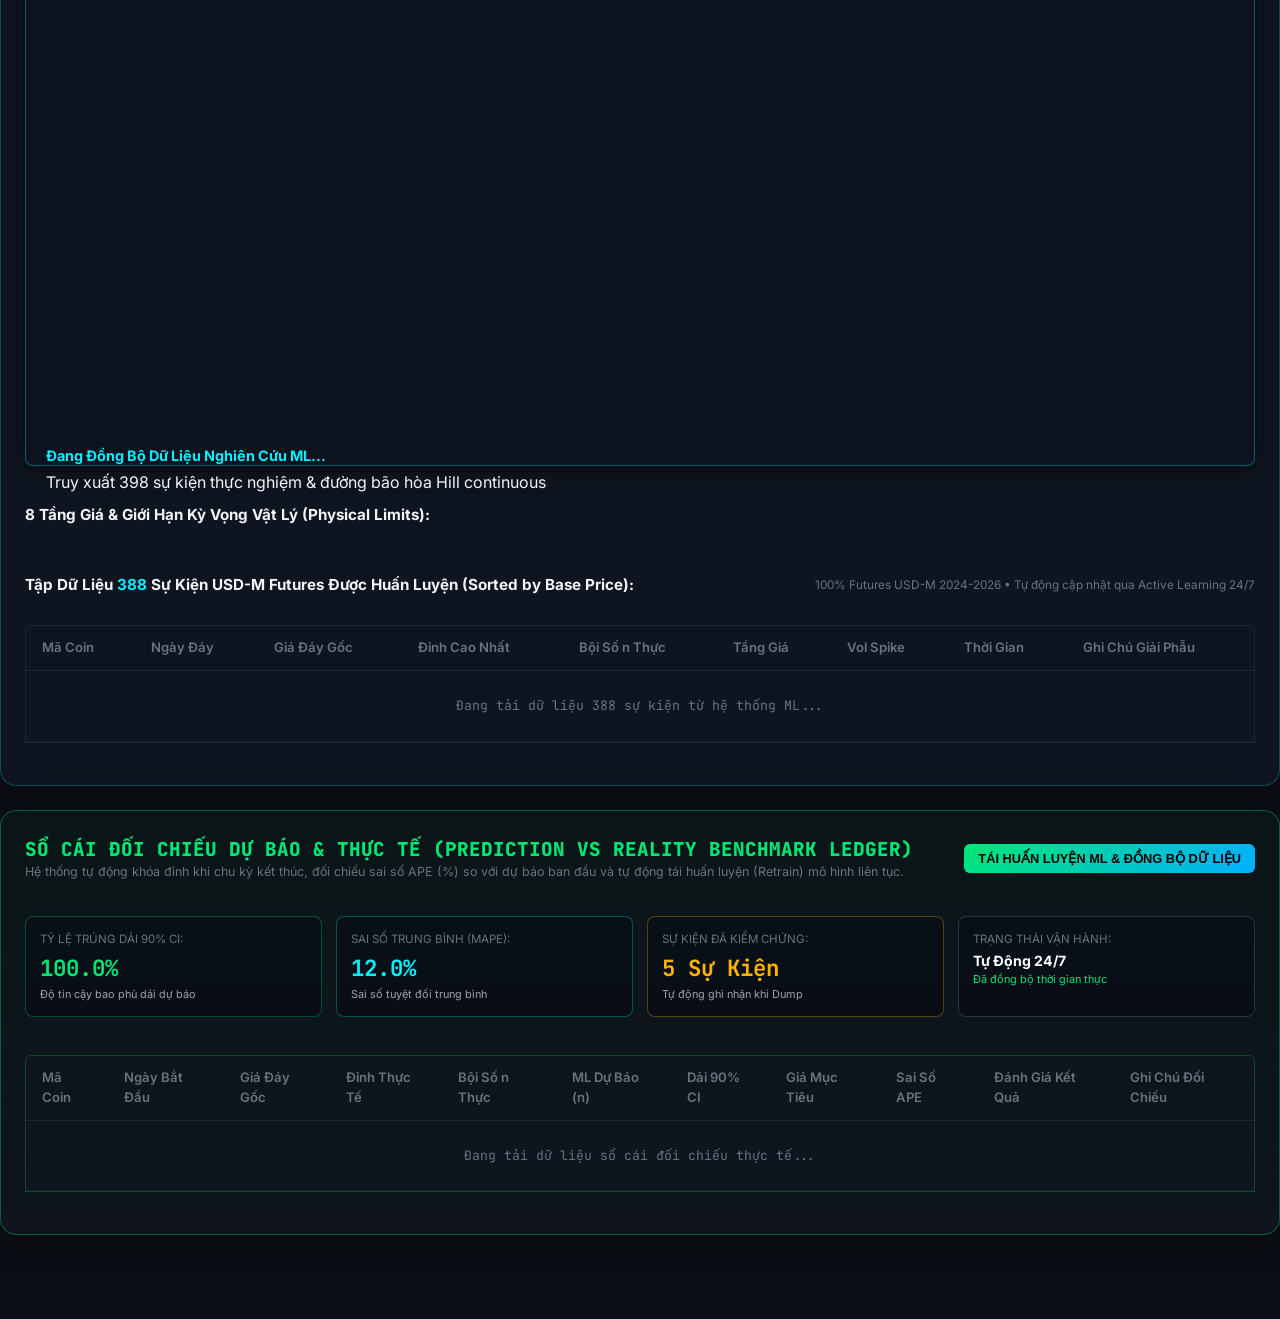
==== commit 99df00b2: "feat(qa): Implement atomic thread-safe persistence, fast bootstrap sync telemetry, and rich UI loadi" ====
--- a/apps/web_terminal/templates/lifecycle.html
+++ b/apps/web_terminal/templates/lifecycle.html
@@ -52,7 +52,16 @@
       </a>
     </nav>
     
-    <div class="header-status" style="display: flex; gap: 12px; align-items: center;">
+    <div class="header-status" style="display: flex; gap: 10px; align-items: center; flex-wrap: wrap;">
+      <!-- Live Market Scanner Telemetry Pill -->
+      <div id="scanner-status-pill" class="scanner-status-pill" title="Trạng thái quét thị trường nền Binance Futures USD-M">
+        <span id="scanner-pulse-dot" class="pulse-dot" style="background: #00e676; box-shadow: 0 0 10px #00e676;"></span>
+        <span id="scanner-status-text" style="font-size: 0.76rem; font-weight: 700; color: #fff;">Radar: Đang tải...</span>
+        <div class="scanner-mini-bar">
+          <div id="scanner-mini-progress" class="scanner-mini-progress" style="width: 0%;"></div>
+        </div>
+      </div>
+
       <div id="offline-sync-badge" class="status-indicator" style="background: rgba(0, 230, 118, 0.12); border: 1px solid rgba(0, 230, 118, 0.35); padding: 4px 12px; border-radius: 20px;">
         <span class="pulse-dot" style="background: #00e676; box-shadow: 0 0 10px #00e676;"></span>
         <span id="offline-sync-text" style="font-size: 0.76rem; color: #00e676; font-weight: 700;">🟢 Dữ Liệu Xuyên Suốt (Bù Klines Tự Động)</span>
@@ -63,6 +72,7 @@
       </div>
     </div>
   </header>
+
 
 
   <!-- Main Container -->
@@ -366,9 +376,17 @@
 
         <div style="position: relative; width: 100%; height: 520px;">
           <canvas id="ml-scatter-canvas" style="width: 100%; height: 100%; display: block; border-radius: 6px; cursor: crosshair;"></canvas>
+          <div id="canvas-loading-overlay" class="canvas-loading-overlay">
+            <div class="radar-sweep-spinner"></div>
+            <div class="canvas-loading-text">
+              <strong style="color: #00f0ff; font-size: 0.9rem; display: block; margin-bottom: 4px;">Đang Đồng Bộ Dữ Liệu Nghiên Cứu ML...</strong>
+              <span>Truy xuất 398 sự kiện thực nghiệm &amp; đường bão hòa Hill continuous</span>
+            </div>
+          </div>
           <div id="ml-scatter-tooltip" style="position: absolute; display: none; pointer-events: none; background: rgba(11, 15, 23, 0.96); border: 1px solid var(--accent-cyan); border-radius: 6px; padding: 12px 16px; font-size: 0.78rem; color: #fff; box-shadow: 0 8px 24px rgba(0,0,0,0.85); z-index: 100; min-width: 220px; backdrop-filter: blur(8px);"></div>
         </div>
       </div>
+
 
 
       <!-- 8 Price Tiers Reference Cards -->
@@ -487,7 +505,11 @@
 
   </main>
 
+  <!-- Live Lifecycle Toast Notification Container -->
+  <div id="lifecycle-toast-container" class="lifecycle-toast-container"></div>
+
   <!-- JS Scripts -->
-  <script src="/static/js/lifecycle.js?v=1.0"></script>
+  <script src="/static/js/lifecycle.js?v=2.0"></script>
 </body>
 </html>
+
